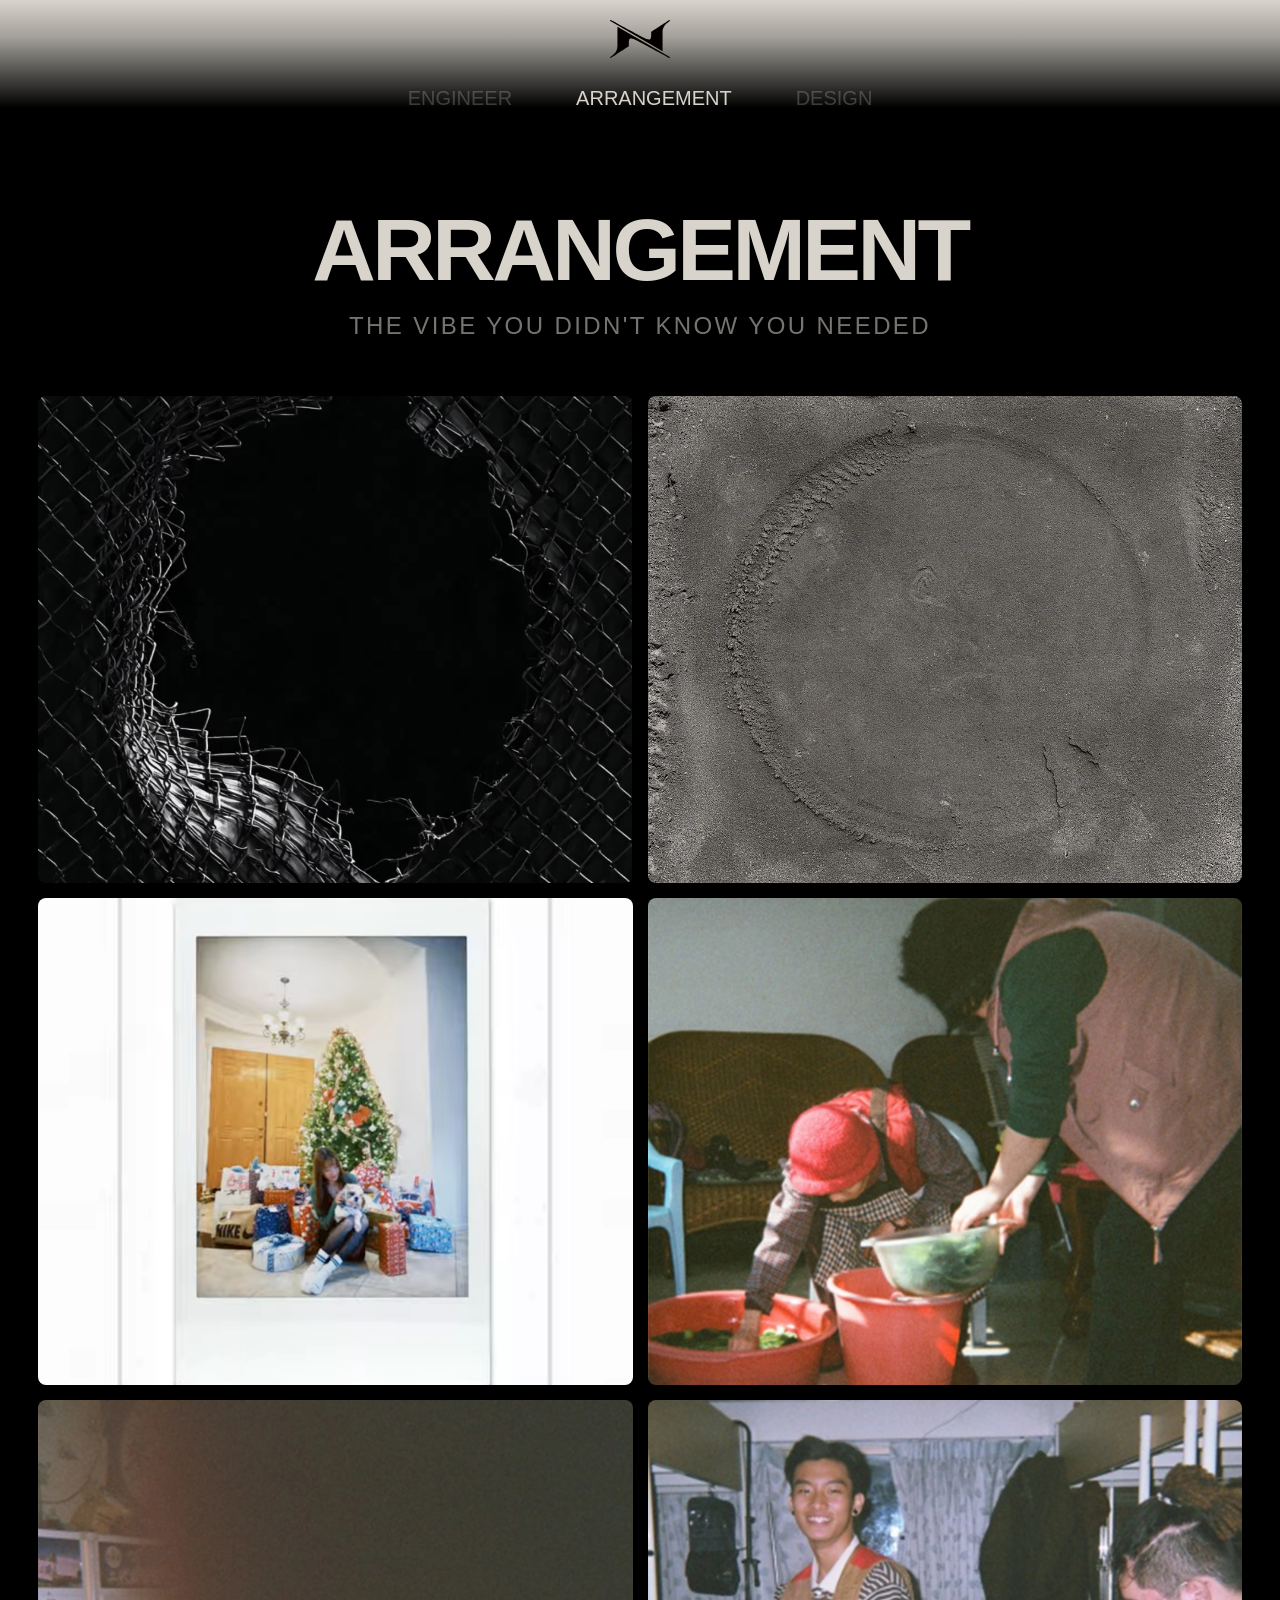
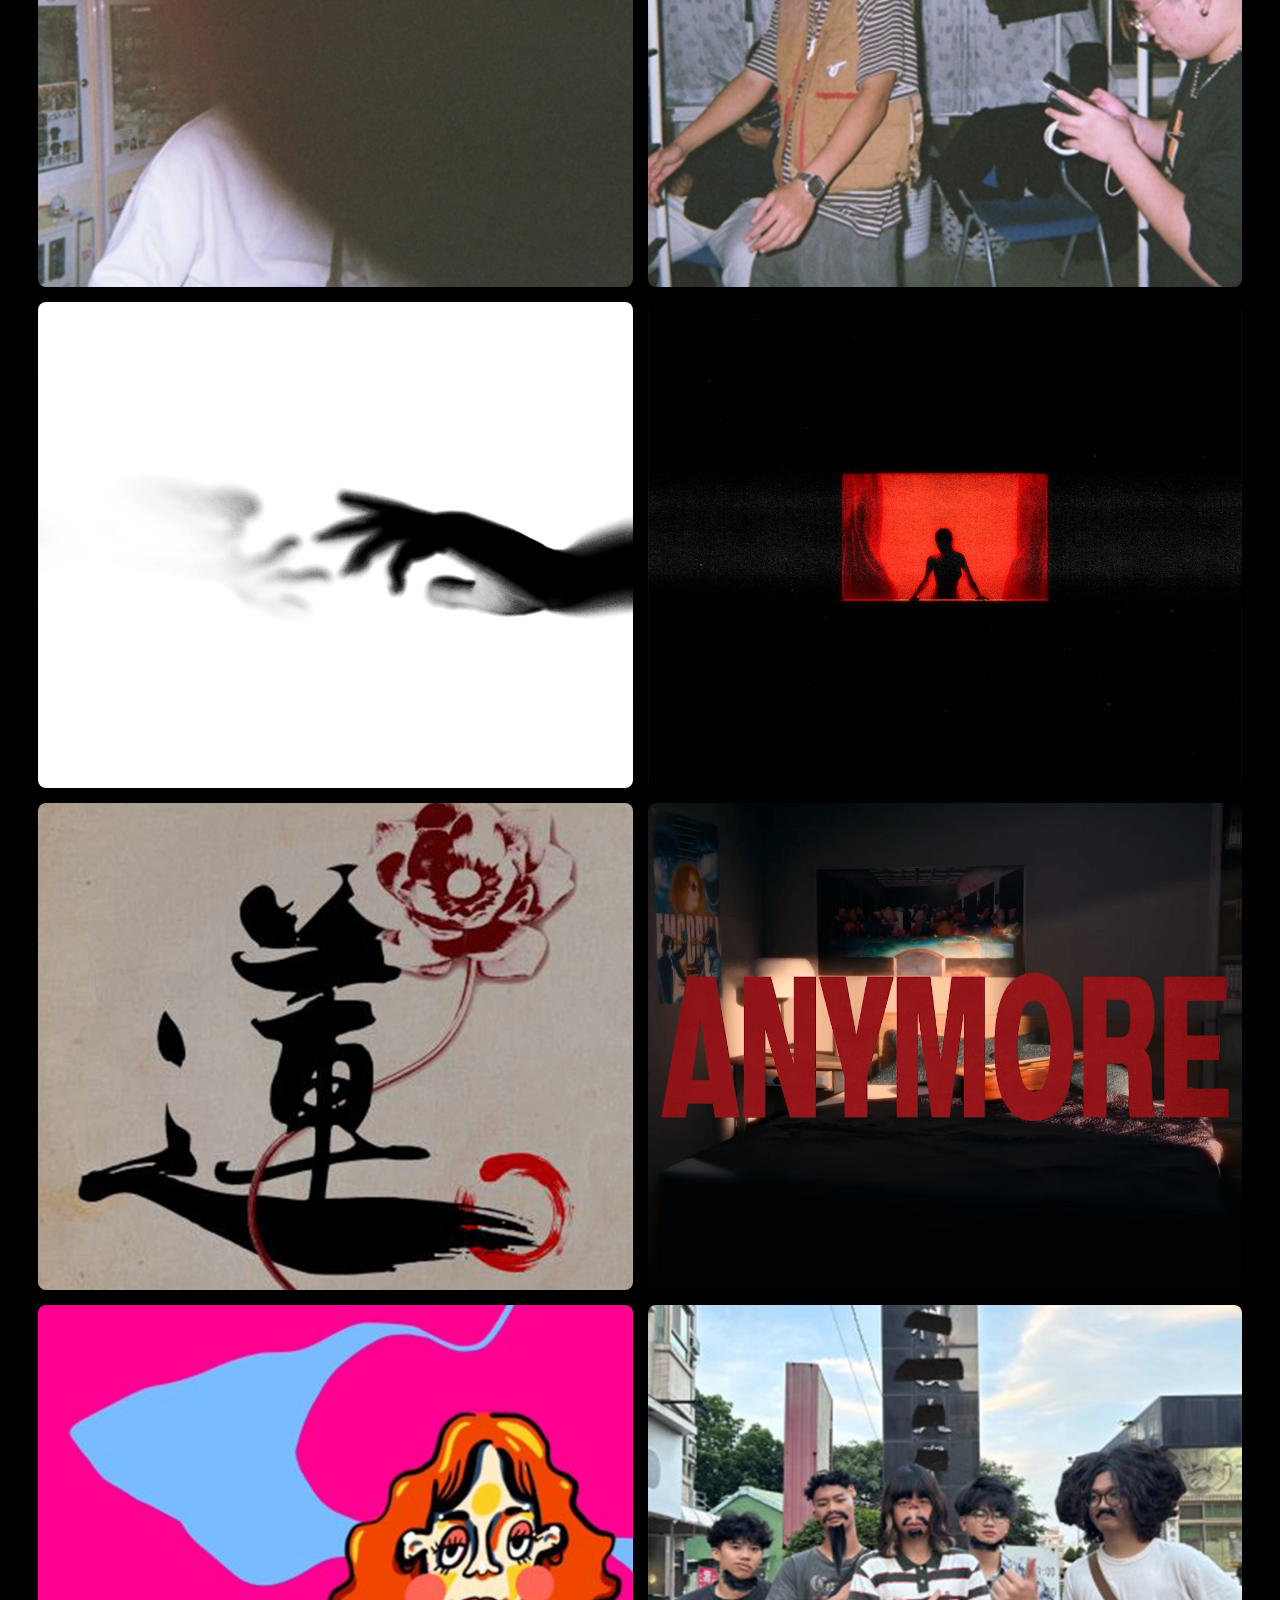
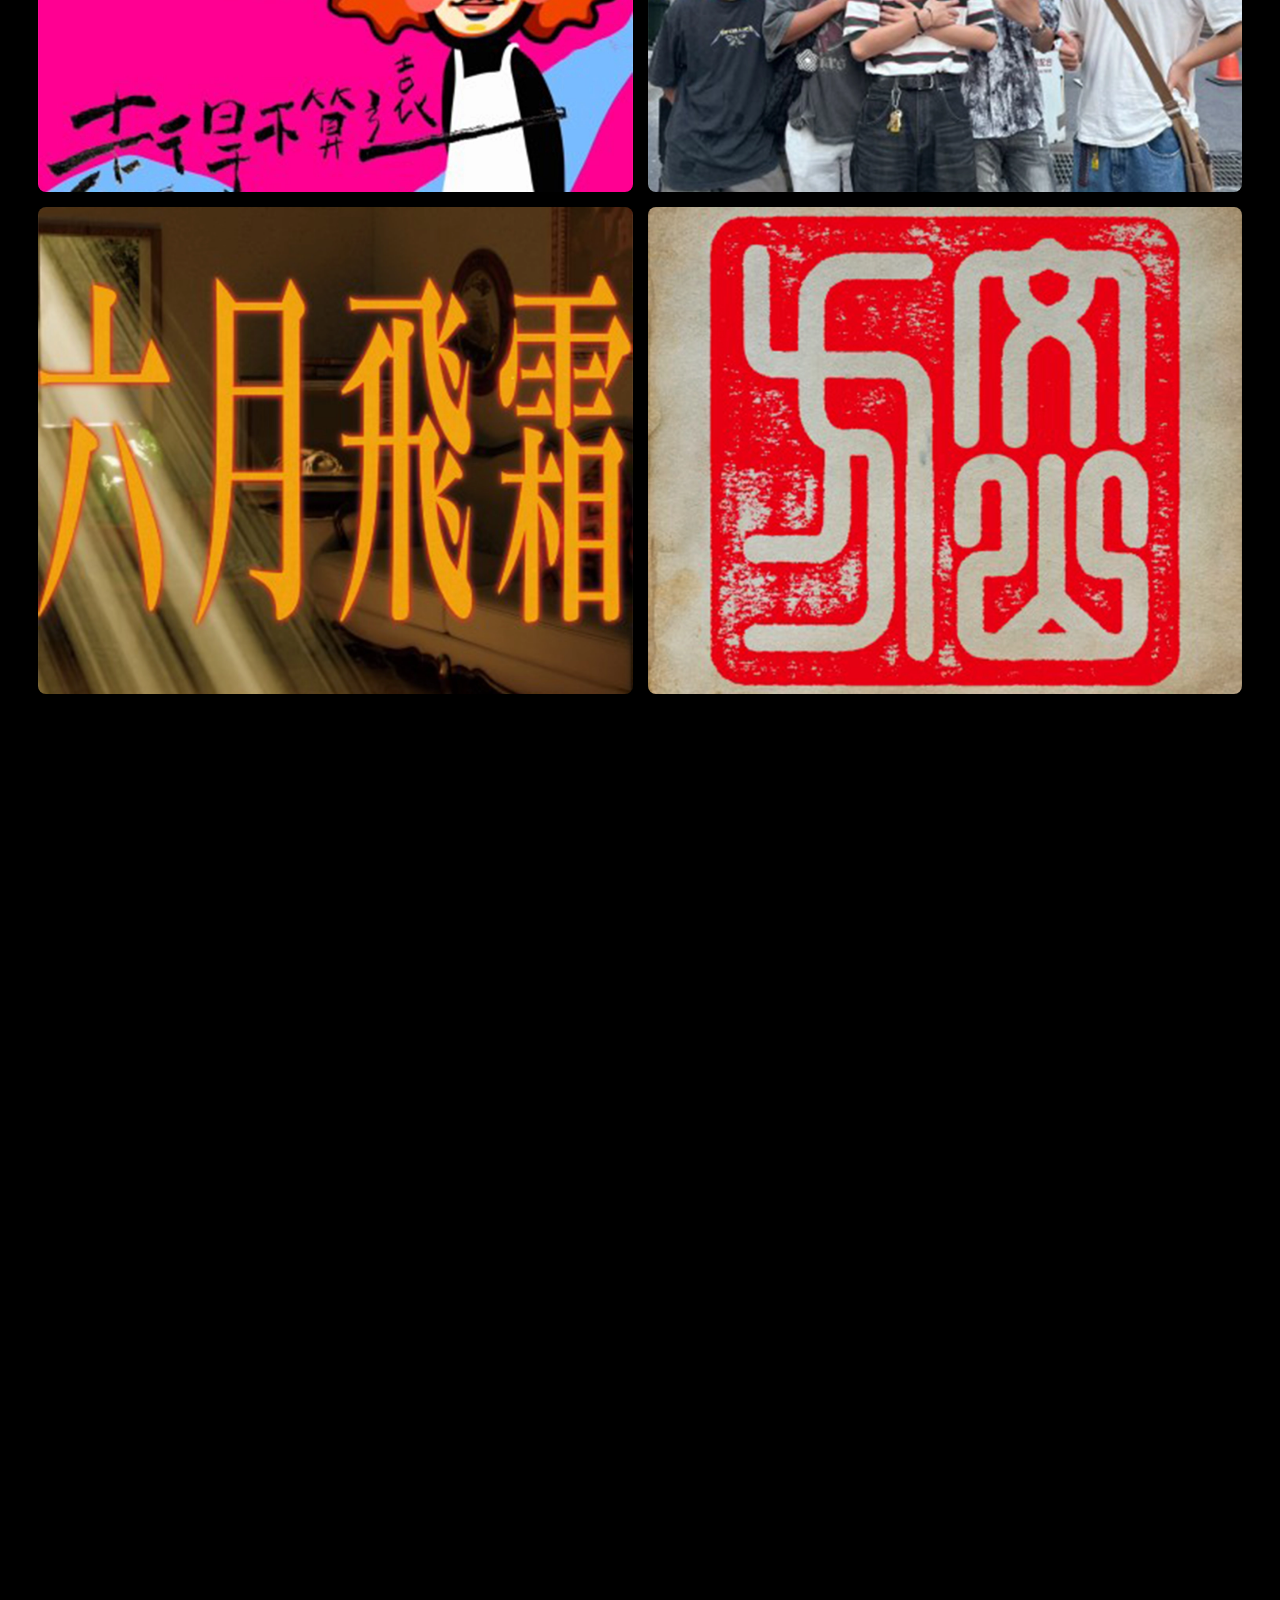
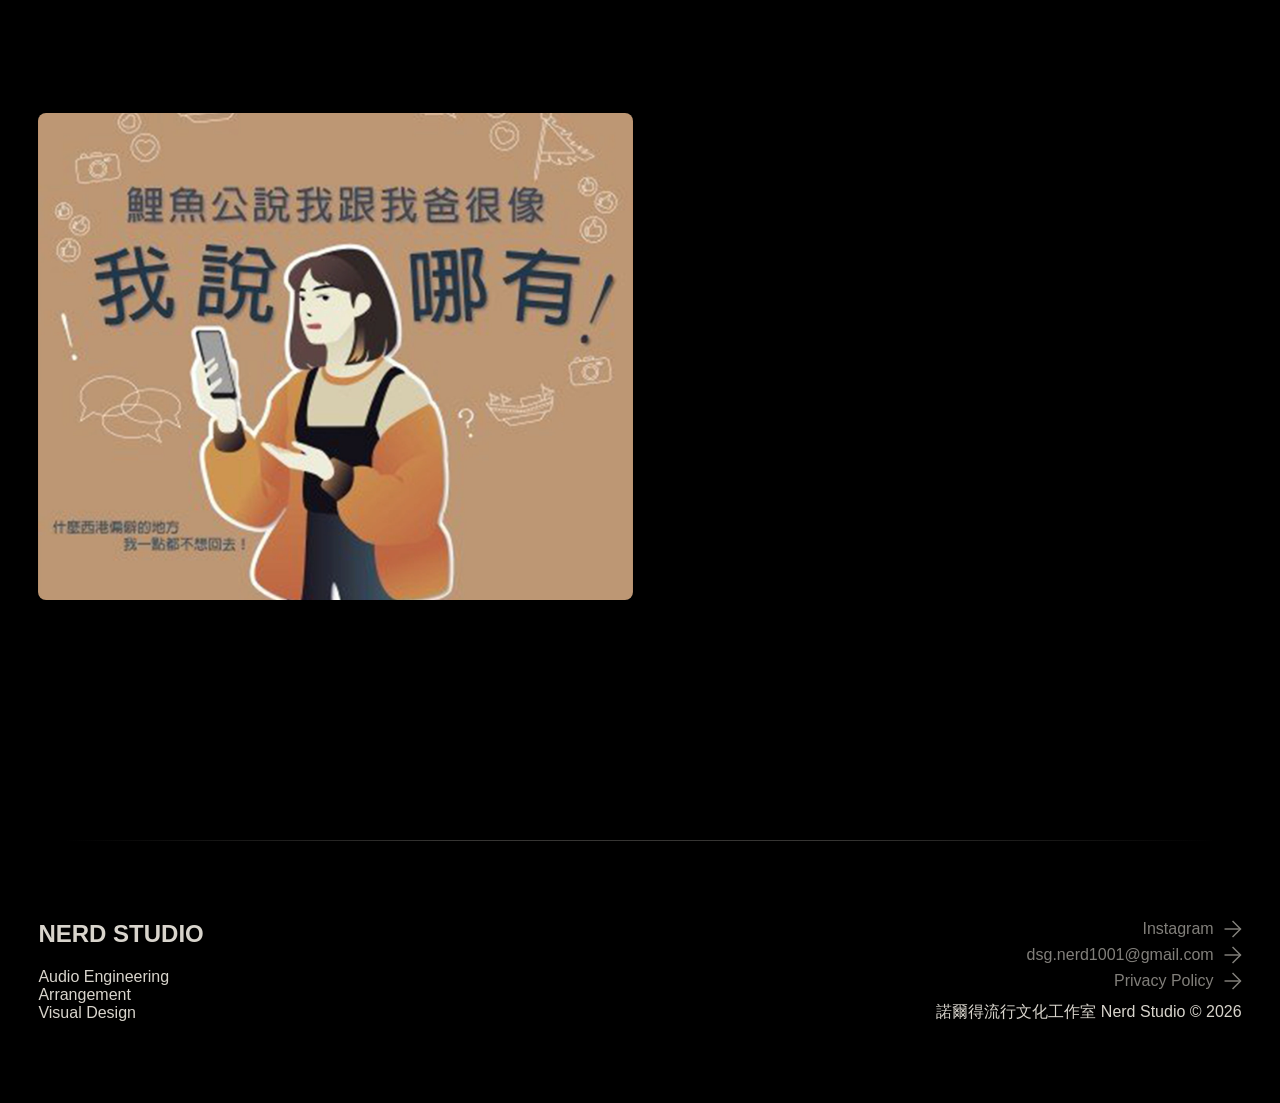
==== arrangement.html @ 28396e7f "Update privacy policy and language switch" ====
<!DOCTYPE html>
<html lang="zh-Hant">

<head>
    <meta charset="UTF-8">
    <meta name="viewport" content="width=device-width, initial-scale=1.0">

    <!-- SEO -->
    <title>Music Arrangement & Production | NERD STUDIO</title>

    <meta
        name="description"
        content="NERD STUDIO 諾爾得流行文化工作室，提供音樂編曲與製作服務，透過多元曲風、聲音編排與音樂創作，協助音樂人將想法轉化為完整的音樂作品。"
    >

    <!-- NELSON Person Structured Data -->
    <script type="application/ld+json">
        {
        "@context": "https://schema.org",
        "@type": "Person",
        "name": "NELSON 卓福若",
        "alternateName": ["卓福若", "Nelson Cho"],
        "jobTitle": "Music Arranger & Producer",
        "description": "Music Arranger and Producer at NERD STUDIO, specializing in Music Arrangement and Production.",
        "url": "https://nerdstudio.tw/arrangement.html",
        "worksFor": {
            "@type": "Organization",
            "name": "NERD STUDIO",
            "url": "https://nerdstudio.tw/"
        }
        }
    </script>

    <link rel="canonical" href="https://nerdstudio.tw/arrangement.html">

    <!-- Open Graph -->
        <meta property="og:locale" content="zh_TW">
        <meta property="og:site_name" content="NERD STUDIO">
        <meta property="og:title" content="Music Arrangement & Production | NERD STUDIO">
        <meta property="og:description" content="探索 NERD STUDIO 的音樂編曲與製作作品，透過多元曲風與聲音編排，將音樂創意轉化為完整作品。">
        <meta property="og:type" content="website">
        <meta property="og:image" content="https://nerdstudio.tw/images/ui/og-cover.jpg">
        <meta property="og:image:width" content="1200">
        <meta property="og:image:height" content="630">
        <meta property="og:image:alt" content="NERD STUDIO logo">
        <meta property="og:url" content="https://nerdstudio.tw/arrangement.html">

    <!-- Favicon -->
        <link rel="icon" type="image/png" sizes="16x16" href="images/ui/favicon-16.png">
        <link rel="icon" type="image/png" sizes="32x32" href="/images/ui/favicon-32.png?v=2">
        <link rel="apple-touch-icon" sizes="180x180" href="images/ui/apple-touch-icon.png">
        <link rel="icon" type="image/png" sizes="96x96" href="/images/ui/favicon-96.png">

    <!-- Stylesheet -->
    <link rel="stylesheet" href="css/style.css">

    <!-- Google tag (gtag.js) -->
    <script async src="https://www.googletagmanager.com/gtag/js?id=G-LQ1L01EBS0"></script>
    <script>
    window.dataLayer = window.dataLayer || [];
    function gtag(){dataLayer.push(arguments);}
    gtag('js', new Date());
    gtag('config', 'G-LQ1L01EBS0');
    </script>
    
</head>


<script src="js/project-reveal.js" defer></script>

<body>

    <!-- Top Area -->
        <div class="top-area">

        <header>

            <h1>
                <a href="index.html">
                    <img
                        src="images/ui/NerdstudioLogoBlack.svg"
                        alt="Nerd Studio">
                </a>
            </h1>

            <button
                class="menu-toggle"
                type="button"
                aria-label="Open menu"
                aria-expanded="false">

                <span></span>
                <span></span>

            </button>

        </header>


        <nav class="service-menu">

            <a href="engineering.html">
                ENGINEER
            </a>

            <a 
                href="arrangement.html"
                class="active">
                ARRANGEMENT
            </a>

            <a href="design.html">
                DESIGN
            </a>

        </nav>

    </div>
    


        <!-- Arrangement Header -->

    <main class="arrangement-page">

        <section class="page-header">
            <div class="page-hero">

                <h1 class="page-title">
                    ARRANGEMENT
                </h1>

                <p class="page-subtitle">
                    The vibe You Didn't Know You Needed
                </p>

            </div>
        </section>


    <!-- Arrangement Works -->
    <section class="arrangement-works">

        <!-- Work 01 -->
        <a href="projects/disease.html" class="arrangement-work">

            <video
                class="smart-video"
                muted
                loop
                playsinline
                preload="none"
                poster="images/Aposter/DRS.webp"
            >
            <source src="images/arrangement/DR.mp4" type="video/mp4">
            </video>

            <div class="arrangement-work-info">

                <div class="arrangement-work-text">
                    <h2>EP《Disease》</h2>
                    <p>夢迴 - 不完美 Nelson Arrangement</p>
                </div>
            </div>
        </a>

        <!-- Work 01 -->
        <a href="https://open.spotify.com/track/0YSQiMFAsn5tv93gaUM68O?si=1d9c3e9989fe4ff8"
            target="_blank"
            class="arrangement-work">

            <img src="images/arrangement/NP.webp" alt="Arrangement Work 01">

            <div class="arrangement-work-info">

                <div class="arrangement-work-text">
                    <h2>不完美</h2>
                    <p>夢迴 - Nelson Arrangement</p>
                </div>
            </div>
        </a>

        <!-- Work 01 -->
        <a href="https://youtu.be/1OjzsoP7vKI?si=XDOkYX9z2I_MWSW4"
            target="_blank"
            class="arrangement-work">

            <img src="images/arrangement/DT.webp" alt="Arrangement Work 01" loading="lazy">

            <div class="arrangement-work-info">

                <div class="arrangement-work-text">
                    <h2>冬天</h2>
                    <p>BBUG - Nelson Arrangement</p>
                </div>
            </div>
        </a>

        <!-- Work 01 -->
        <a href="https://streetvoice.com/NelsonChuo/songs/860941/"
            target="_blank"
            class="arrangement-work">

            <img src="images/arrangement/SG.webp" alt="Arrangement Work 01" loading="lazy">

            <div class="arrangement-work-info">

                <div class="arrangement-work-text">
                    <h2>四季も終わり</h2>
                    <p>Nelson</p>
                </div>
            </div>
        </a>

        <!-- Work 02 -->
        <a href="https://streetvoice.com/NelsonChuo/songs/794108/" target="_blank" class="arrangement-work">
            <img src="images/arrangement/HP.webp" alt="Arrangement Work 02">

            <div class="arrangement-work-info">

                <div class="arrangement-work-text">
                    <h2>H.P.</h2>
                    <p>Nelson</p>
                </div>
            </div>
        </a>

        <!-- Work 03 -->
        <a href="https://streetvoice.com/NelsonChuo/songs/791330/" target="_blank"class="arrangement-work">
            <img src="images/arrangement/TM.webp" alt="Arrangement Work 03" loading="lazy">

            <div class="arrangement-work-info">

                <div class="arrangement-work-text">
                    <h2>T.M.</h2>
                    <p>Nelson</p>
                </div>
            </div>
        </a>

        <!-- Work 04 -->
        <a href="https://open.spotify.com/track/3H0Wd5m2cA8g5QBTjDAYk1?si=9f9059066bab4309" target="_blank" class="arrangement-work">
            <img src="images/arrangement/AS.webp" alt="Arrangement Work 04" loading="lazy">

            <div class="arrangement-work-info">

                <div class="arrangement-work-text">
                    <h2>愛上那個他能說嗎</h2>
                    <p>假如iF - Nelson Arrangement</p>
                </div>
            </div>
        </a>

        <!-- Work 04 -->
        <a href="https://open.spotify.com/track/7Jsdgw77sPbiAYoske7AnO?si=3d67148c9084409d" target="_blank" class="arrangement-work">
            <img src="images/arrangement/DLM.webp" alt="Arrangement Work 04" loading="lazy">

            <div class="arrangement-work-info">

                <div class="arrangement-work-text">
                    <h2>Don't Leave Me</h2>
                    <p>假如iF - Nelson Arrangement</p>
                </div>
            </div>
        </a>

        <!-- Work 04 -->
        <a href="https://streetvoice.com/NelsonChuo/songs/837429/" target="_blank" class="arrangement-work">
            <img src="images/arrangement/L.webp" alt="Arrangement Work 04" loading="lazy">

            <div class="arrangement-work-info">

                <div class="arrangement-work-text">
                    <h2>蓮</h2>
                    <p>Nelson ft. 假如iF & 8utur3</p>
                </div>
            </div>
        </a>

        <!-- Work 04 -->
        <a href="projects/anymore.html"class="arrangement-work">

            <video
                class="smart-video"
                muted
                loop
                playsinline
                preload="none"
                poster="images/Aposter/ANM.webp"
            >
            <source src="images/arrangement/ANM.mp4" type="video/mp4">
            </video>

            <div class="arrangement-work-info">

                <div class="arrangement-work-text">
                    <h2>ANYMORE</h2>
                    <p>Nelson ft. 假如iF</p>
                </div>
            </div>
        </a>

        <!-- Work 04 -->
        <a href="https://streetvoice.com/llixiin__/songs/771810/" target="_blank" class="arrangement-work">
            <img src="images/arrangement/WNTF.webp" alt="Arrangement Work 04" loading="lazy">

            <div class="arrangement-work-info">

                <div class="arrangement-work-text">
                    <h2>走得不算遠</h2>
                    <p>立馨 - Nelson Arrangement</p>
                </div>
            </div>
        </a>

        <!-- Work 04 -->
        <a href="https://streetvoice.com/jk911022/songs/791378/" target="_blank" class="arrangement-work">
            <img src="images/arrangement/GLG.webp" alt="Arrangement Work 04" loading="lazy">

            <div class="arrangement-work-info">

                <div class="arrangement-work-text">
                    <h2>Intro + 隨便你怎麼想</h2>
                    <p>Wizzy - Nelson Arrangement</p>
                </div>
            </div>
        </a>

        <!-- Work 04 -->
        <a href="https://streetvoice.com/jk911022/songs/791307/" target="_blank" class="arrangement-work">
            <img src="images/arrangement/6.webp" alt="Arrangement Work 04" loading="lazy">

            <div class="arrangement-work-info">

                <div class="arrangement-work-text">
                    <h2>六月飛霜</h2>
                    <p>Wizzy - Nelson Arrangement</p>
                </div>
            </div>
        </a>

        <!-- Work 04 -->
        <a href="https://streetvoice.com/jk911022/songs/791308/" target="_blank" class="arrangement-work">
            <img src="images/arrangement/F.webp" alt="Arrangement Work 04" loading="lazy">

            <div class="arrangement-work-info">

                <div class="arrangement-work-text">
                    <h2>方文山</h2>
                    <p>Wizzy - Nelson Arrangement</p>
                </div>
            </div>
        </a>

        <!-- Work 04 -->
        <a href="https://youtu.be/ZoUXDnsVvVI?si=_0bE5MrVCvQoEaIC" target="_blank" class="arrangement-work">
            <img src="images/arrangement/D.webp" alt="Arrangement Work 04" loading="lazy">

            <div class="arrangement-work-info">

                <div class="arrangement-work-text">
                    <h2>墜Falling</h2>
                    <p>夢迴 - Nelson Remix</p>
                </div>
            </div>
        </a>

        <!-- Work 04 -->
        <a href="https://youtu.be/6fKXiFZ9gkw?si=CofkwM7FoWwQMgQt" target="_blank" class="arrangement-work">

            <video
                class="smart-video"
                muted
                loop
                playsinline
                preload="none"
                poster="images/Aposter/1.webp"
            >
            <source src="images/arrangement/1.mp4" type="video/mp4">
            </video>

            <div class="arrangement-work-info">

                <div class="arrangement-work-text">
                    <h2>我的傲慢和虛心只差一公分距離</h2>
                    <p>立馨 - Nelson Arrangement</p>
                </div>
            </div>
        </a>

        <!-- Work 04 -->
        <a href="https://streetvoice.com/kygz_official/songs/793964/" target="_blank" class="arrangement-work">
            <img src="images/arrangement/XGX.webp" alt="Arrangement Work 04" loading="lazy">

            <div class="arrangement-work-info">

                <div class="arrangement-work-text">
                    <h2>西港香</h2>
                    <p>跨樂尬陣：南流西起共融藝起來 - Nelson Arrangement</p>
                </div>
            </div>
        </a>

        <!-- Work 04 -->
        <a href="https://open.spotify.com/track/7fnAhx1ZLFhzebwTpBCc0a?si=624d644ab1374447" target="_blank" class="arrangement-work">
            <img src="images/arrangement/NS.webp" alt="Arrangement Work 04" loading="lazy">

            <div class="arrangement-work-info">

                <div class="arrangement-work-text">
                    <h2>難捨漁光島</h2>
                    <p>漁光小隊 - Nelson Arrangement</p>
                </div>
            </div>
        </a>

        <!-- Work 04 -->
        <a href="https://streetvoice.com/kygz_official/songs/809414/" target="_blank" class="arrangement-work">
            <img src="images/arrangement/XG.webp" alt="Arrangement Work 04" loading="lazy">

            <div class="arrangement-work-info">

                <div class="arrangement-work-text">
                    <h2>西港，我長大的地方</h2>
                    <p>跨樂尬陣：南流西起共融藝起來 - Nelson Arrangement</p>
                </div>
            </div>
        </a>

    </section>

 </main> 






    <!-- Footer -->
    <footer class="footer">

    <div class="footer-brand">

        <h2>NERD STUDIO</h2>

        <p class="footer-services">
            Audio Engineering<br>
            Arrangement<br>
            Visual Design
        </p>

    </div>

    <div class="footer-info">

        <div class="footer-contact">

            <a 
                href="https://www.instagram.com/nerd_studio_/"
                target="_blank"
                rel="noopener noreferrer">

                <span>Instagram</span>

                <img
                    src="images/ui/arrow.svg"
                    alt=""
                    class="arrow-icon">
            </a>

            <a href="mailto:dsg.nerd1001@gmail.com">
                <span>dsg.nerd1001@gmail.com</span>

                <img
                    src="images/ui/arrow.svg"
                    alt=""
                    class="arrow-icon">
            </a>

            <div class="footer-privacy">
                <a href="privacy.html">
                    <span>Privacy Policy</span>

                    <img
                        src="images/ui/arrow.svg"
                        alt=""
                        class="arrow-icon">
                </a>
            </div>

        </div>

        <p class="copyright">
            諾爾得流行文化工作室 Nerd Studio © 2026
        </p>

    </div>

</footer>

<script src="js/mobile-menu.js"></script>
<script src="js/video-priority.js" defer></script>
</body>

</html>
---- css/style.css ----
/* =========================================================
   NERD STUDIO — GLOBAL STYLE
========================================================= */


/* =========================
   0. Design System
========================= */

:root {

    /* Typography */

    --font-main: Arial, sans-serif;

    --weight-regular: 400;
    --weight-medium: 500;
    --weight-bold: 700;

    --text-xxs: 12px;
    --text-xs: 16px;
    --text-sm: 20px;
    --text-md: 24px;
    --text-lg: 30px;
    --text-xl: 38px;


    /* Colors */

    --color-bg: #000000;
    --color-text: #d8d4cc;
    --color-white: #ffffff;


    /* Layout */

    --top-area-height: clamp(100px, 12vh, 140px);

    --page-top-space: 100px;
    --title-bottom-space: 56px;


    /* Spacing */

    --page-padding: clamp(16px, 1vw, 48px);
    --about-padding: clamp(20px, 3vw, 100px);
    --section-gap: clamp(20px, 3vw, 48px);
}



/* =========================
   1. Global
========================= */

* {
    margin: 0;
    padding: 0;

    box-sizing: border-box;
}

html {
    width: 100%;
}

body {
    width: 100%;
    min-height: 100vh;

    overflow-x: hidden;

    background-color: var(--color-bg);
    color: var(--color-text);

    font-family: var(--font-main);
    font-weight: var(--weight-regular);
}


/* Fullscreen menu opened */

body.menu-open {
    overflow: hidden;
}



/* =========================================================
   TOP AREA
========================================================= */


/* =========================
   2. Top Area
========================= */

.top-area {
    position: fixed;
    top: 0;
    left: 0;

    z-index: 2000;

    display: flex;
    flex-direction: column;

    width: 100%;
    height: var(--top-area-height);

    padding-inline: var(--page-padding);
}


/* Gradient */

.top-area::before {
    content: "";

    position: absolute;
    inset: 0;

    z-index: 1;

    pointer-events: none;

    background: linear-gradient(
        to bottom,
        #d8d4cc 0%,
        rgba(216, 212, 204, .75) 35%,
        rgba(216, 212, 204, 0) 100%
    );
}





/* =========================
   3. Header / Logo
========================= */

header {
    position: relative;
    z-index: 3;

    flex: 1;

    display: flex;
    justify-content: center;
    align-items: center;

    transform: translateY(-5px);
}

header h1 {
    line-height: 0;
}

header a {
    display: block;
}

header img {
    display: block;

    width: 60px;
    height: auto;
}



/* =========================
   Hamburger
========================= */

.menu-toggle {
    display: none;

    padding: 0;

    background: none;
    border: 0;

    color: #000;

    cursor: pointer;
}



/* =========================
   4. Desktop Service Menu
========================= */

.service-menu {
    position: relative;
    z-index: 3;

    display: flex;
    justify-content: center;
    align-items: center;

    width: 100%;

    gap: 5vw;

    font-size: var(--text-sm);
    font-weight: var(--weight-regular);
    line-height: 1;
}

.service-menu a {
    position: relative;

    display: inline-block;

    color: inherit;

    font: inherit;
    text-decoration: none;

    cursor: pointer;

    opacity: .25;

    transition:
        opacity .25s ease;
}

.service-menu a.active {
    opacity: 1;
}

.service-menu a:hover {
    opacity: 1;
}


/* Fade non-hovered links */

.service-menu:hover a {
    opacity: .2;
}

.service-menu a:hover {
    opacity: 1;
}


/* Desktop underline */

.service-menu a::after {
    content: "";

    position: absolute;

    left: 50%;
    bottom: -8px;

    width: 210px;
    height: 1px;

    transform:
        translateX(-50%)
        scaleX(0);

    transform-origin: center;

    background: linear-gradient(
        90deg,
        transparent,
        rgba(216, 212, 204, .5),
        rgba(216, 212, 204, .5),
        transparent
    );

    transition:
        transform .35s cubic-bezier(.22, 1, .36, 1);
}

.service-menu a:hover::after {
    transform:
        translateX(-50%)
        scaleX(1);
}



/* =========================================================
   HOME PAGE
========================================================= */


/* =========================
   5. Logo Animation
========================= */

.logo-animation {
    display: flex;
    justify-content: center;
    align-items: center;

    width: 100%;
    height: 90vh;

    overflow: hidden;
}

.logo-animation video {
    display: block;

    width: auto;
    max-width: 100%;

    height: min(80vh, 760px);
}



/* =========================
   6. About
========================= */

.about {
    display: flex;

    width: 100%;

    gap: 32px;

    padding-inline: var(--about-padding);
}



/* =========================
   Member
========================= */

.member {
    flex: 1;
    min-width: 0;

    display: flex;
    flex-direction: column;

    gap: 40px;

    padding: 20px;

    color: inherit;
    text-decoration: none;

    border-radius: 8px;

    transition:
        background-color .3s ease,
        transform .3s ease,
        color .3s ease;
}

.member:hover {
    background: linear-gradient(
        to top,
        rgba(216, 212, 204, .08) 0%,
        rgba(216, 212, 204, .05) 30%,
        rgba(216, 212, 204, .02) 60%,
        rgba(216, 212, 204, 0) 100%
    );
}



/* Member Heading */

.member-top {
    display: flex;
    flex-direction: column;
}

.member-name {
    display: flex;
    justify-content: space-between;
    align-items: center;
}



/* Member Typography */

.member h3 {
    font-size: var(--text-sm);
    font-weight: var(--weight-medium);
}

.member h4 {
    font-size: var(--text-xl);
    font-weight: var(--weight-bold);
}

.member p {
    font-size: var(--text-xs);
    font-weight: var(--weight-regular);
}



/* Member Arrow */

.member-arrow {
    height: 30px;

    opacity: 0;

    transform: translateX(-6px);

    transition:
        opacity .25s ease,
        transform .3s cubic-bezier(.22, 1, .36, 1);
}

.member:hover .member-arrow {
    opacity: 1;

    transform: translateX(6px);
}



/* =========================================================
   FOOTER
========================================================= */


/* =========================
   7. Footer
========================= */

.footer {
    position: relative;

    display: flex;
    justify-content: space-between;
    align-items: flex-start;

    padding-inline: var(--about-padding);
    padding-block: 80px;

    margin-top: 120px;
}



/* Divider */

.footer::before {
    content: "";

    position: absolute;

    top: 0;
    left: 50%;

    transform: translateX(-50%);

    width: 90%;
    height: 1px;

    background: linear-gradient(
        to right,
        transparent,
        rgba(216, 212, 204, .25),
        rgba(216, 212, 204, .25),
        transparent
    );
}



/* Footer Left */

.footer-brand {
    display: flex;
    flex-direction: column;

    gap: 20px;
}

.footer-brand h2 {
    font-size: var(--text-md);
}

.footer-services {
    font-size: var(--text-xs);
}



/* Footer Right */

.footer-info {
    display: flex;
    flex-direction: column;
    align-items: flex-end;
}

.footer-contact {
    display: flex;
    flex-direction: column;
    align-items: flex-end;

    gap: 8px;
}

.footer-info a,
.footer-contact a,
.footer-privacy a {
    color: inherit;
    text-decoration: none;
}

.footer-contact a,
.footer-privacy a {
    display: flex;
    align-items: center;
    justify-content: flex-end;

    gap: 10px;

    font-size: var(--text-xs);

    opacity: .6;

    transition:
        opacity .25s ease;
}

.footer-contact a:hover,
.footer-privacy a:hover {
    opacity: 1;
}



/* Footer Arrow */

.arrow-icon {
    display: block;

    width: 18px;
    height: 18px;

    flex-shrink: 0;

    transition:
        transform .28s cubic-bezier(.22, 1, .36, 1);
}

.footer-contact a:hover .arrow-icon,
.footer-privacy a:hover .arrow-icon {
    transform: translateX(4px);
}



/* Copyright */

.copyright {
    margin-top: 12px;

    font-size: var(--text-xs);
}

.footer-privacy {
    margin-top: 0px;
}



/* =========================================================
   ENGINEERING PAGE
========================================================= */


/* =========================
   8. Engineering Page
========================= */

.engineering-page,
.arrangement-page,
.design-page {
    min-height: 100vh;

    padding-top:
        calc(
            var(--top-area-height)
            + var(--page-top-space)
        );

    background-color: var(--color-bg);
}



/* =========================
   Engineering Hero
========================= */

.page-header {
    margin-bottom: var(--title-bottom-space);
}

.page-title {
    margin-bottom: 20px;

    text-align: center;

    font-size:
        clamp(3rem, 7vw, 5.5rem);

    font-weight: var(--weight-bold);

    line-height: .95;

    letter-spacing: -.04em;
}

.page-subtitle {
    text-align: center;

    font-size:
        clamp(.8rem, 2vw, 1.5rem);

    letter-spacing: .1em;
    text-transform: uppercase;

    opacity: .55;
}

.engineering-hero {
    margin-bottom: 80px;

    text-align: center;

    opacity: 1;

    will-change:
        opacity,
        transform;
}



/* =========================================================
   PROJECT WALL
========================================================= */


/* =========================
   9. Masonry Project Wall
========================= */

.project-wall {
    --project-gap: 15px;
    --project-columns: 5;

    position: relative;

    width: 100%;

    padding:
        calc(var(--top-area-height) + 40px)
        var(--about-padding)
        120px;
}



/* =========================
   10. Project Card
========================= */

.project-card {
    position: absolute;
    top: 0;
    left: 0;

    width: calc(
        (
            100%
            - (var(--about-padding) * 2)
            - (
                var(--project-gap)
                * (var(--project-columns) - 1)
            )
        )
        / var(--project-columns)
    );

    overflow: hidden;

    color: var(--color-text);

    background-color:
        rgba(216, 212, 204, .08);

    border-radius: 8px;


    /* Scroll reveal initial state */

    opacity: 0;

    translate: 0 40px;


    transition:
        opacity .7s cubic-bezier(.22, 1, .36, 1),
        translate .7s cubic-bezier(.22, 1, .36, 1),
        background-color .35s ease;
}

.project-card {
    color: inherit;
    text-decoration: none;
}



/* Project reveal */

.project-card.is-visible,
.arrangement-works > a.is-visible,
.design-card.is-visible {
    opacity: 1;
    translate: 0 0;
}



/* Hover */

.project-card:hover,
.project-card:focus-within {
    background-color:
        rgba(216, 212, 204, .12);
}



/* =========================
   11. Project Media
========================= */

.project-media {
    aspect-ratio: 1 / 1;

    margin: 10px;

    overflow: hidden;

    background-color: #000;

    border-radius: 6px;
}

.project-media img,
.project-media video {
    display: block;

    width: 100%;
    height: 100%;

    object-fit: cover;
    object-position: center;

    transition:
        transform .45s cubic-bezier(.22, 1, .36, 1);
}

.project-card:hover .project-media img,
.project-card:hover .project-media video,
.project-card:focus-within .project-media img,
.project-card:focus-within .project-media video {
    transform: scale(1.015);
}



/* =========================
   12. Project Content
========================= */

.project-content {
    display: flex;
    flex-direction: column;

    gap: 8px;

    padding:
        0
        16px
        16px;
}

.project-artist,
.project-title,
.project-concept {
    margin: 0;
}

.project-artist {
    font-size: var(--text-xs);

    line-height: 1.2;

    opacity: .65;
}

.project-title {
    font-size: var(--text-sm);

    line-height: 1.1;
}



/* =========================
   13. Project Expandable
========================= */

.project-extra {
    display: flex;
    flex-direction: column;

    gap: 18px;

    max-height: 0;

    margin-top: 0;

    overflow: hidden;

    opacity: 0;

    transform: translateY(-8px);

    transition:
        max-height .5s cubic-bezier(.22, 1, .36, 1),
        margin-top .4s ease,
        opacity .3s ease,
        transform .4s cubic-bezier(.22, 1, .36, 1);
}



/* Desktop hover expand */

.project-card:hover .project-extra,
.project-card:focus-within .project-extra,
.project-card.is-open .project-extra {
    max-height: 800px;

    margin-top: 16px;

    opacity: 1;

    transform: translateY(0);
}



/* Concept */

.project-concept {
    font-size: var(--text-xxs);

    line-height: 1.45;

    opacity: .75;
}



/* =========================
   14. Project Links
========================= */

.project-links {
    display: flex;
    flex-direction: column;
    align-items: flex-start;

    gap: 10px;

    margin-top: 3px;
}

.project-links a {
    display: inline-flex;
    align-items: center;

    width: fit-content;

    gap: 8px;

    color: var(--color-text);

    font-size: var(--text-xs);

    line-height: 1.2;

    text-decoration: none;

    opacity: .6;

    transition:
        opacity .3s ease;
}

.project-links a span {
    white-space: nowrap;
}



/* Project Link Arrow */

.project-links .project-link-arrow {
    display: block;

    width: 14px;
    height: 14px;

    flex-shrink: 0;

    opacity: .35;

    transform: translateX(0);

    transition:
        opacity .3s ease,
        transform .3s cubic-bezier(.22, 1, .36, 1);
}

.project-links a:hover,
.project-links a:focus-visible {
    opacity: 1;
}

.project-links a:hover .project-link-arrow,
.project-links a:focus-visible .project-link-arrow {
    opacity: 1;

    transform: translateX(4px);
}



/* =========================
   15. Project Tags
========================= */

.project-tags {
    display: flex;
    flex-wrap: wrap;

    gap: 6px;

    margin-top: 10px;
}

.project-tags span {
    padding:
        4px
        9px;

    font-size: 11px;

    line-height: 1;

    border:
        1px solid
        rgba(216, 212, 204, .65);

    border-radius: 999px;
}



/* =========================================================
   RESPONSIVE PROJECT WALL
========================================================= */


/* =========================
   16. Project Columns
========================= */

@media (max-width: 1400px) {

    .project-wall {
        --project-columns: 4;
    }

}


@media (max-width: 1100px) {

    .project-wall {
        --project-columns: 3;
    }

}


@media (max-width: 800px) {

    .project-wall {
        --project-columns: 2;
    }

}


@media (max-width: 520px) {

    .project-wall {
        --project-columns: 1;
    }

}



/* =========================
   Touch Project Cards
========================= */

@media (hover: none) {

    .project-card {
        cursor: pointer;
    }

}



/* =========================================================
   COMPACT / FULLSCREEN NAVIGATION
========================================================= */


/* =========================
   17. Compact Navigation
========================= */

@media (max-width: 1000px) {

    /* Top Area */

    .top-area {
        padding-inline: var(--about-padding);
    }


    /* Header */

    header {
        width: 100%;

        justify-content: space-between;
        align-items: center;

        transform: none;
    }

    header img {
        width: 50px;
    }


    /* Hamburger */

    .menu-toggle {
        display: flex;
        flex-direction: column;
        justify-content: center;

        align-items: center;

        width: 32px;
        height: 32px;

        gap: 10px;

        z-index: 5;
    }

    .menu-toggle span {
        display: block;

        width: 30px;
        height: 2px;

        background-color: currentColor;

        flex-shrink: 0;

        transform-origin: center;

        transition:
            transform .35s cubic-bezier(.22, 1, .36, 1),
            opacity .25s ease,
            background-color .35s ease;
    }


    /* Fullscreen Menu */

    .service-menu {
        position: fixed;
        inset: 0;

        z-index: 1;

        width: 100%;
        height: 100dvh;

        display: flex;
        flex-direction: column;

        justify-content: flex-end;
        align-items: flex-start;

        gap: 10px;

        padding:
            0
            var(--about-padding)
            60px;

        background-color: var(--color-bg);

        opacity: 0;
        visibility: hidden;
        pointer-events: none;

        transition:
            opacity .35s ease,
            visibility .35s ease;
    }


    /* Open state */

    .service-menu.is-open {
        opacity: 1;
        visibility: visible;
        pointer-events: auto;
    }


    /* Menu Typography */

    .service-menu a {
        font-size: clamp(3rem, 8vw, 5rem);
        font-weight: var(--weight-regular);

        line-height: .95;
        letter-spacing: -.04em;

        text-align: left;

        opacity: .25;

        transition: opacity .25s ease;
    }


    /* Remove desktop underline */

    .service-menu a::after {
        display: none;
    }

    .service-menu a.active {
        opacity: 1;
    }

    /* Hover */

    .service-menu a:hover {
        opacity: 1;
    }


    /* Hamburger → X */

    .menu-toggle.is-open span:first-child {
        transform:
            translateY(6px)
            rotate(45deg);
    }

    .menu-toggle.is-open span:last-child {
        transform:
            translateY(-6px)
            rotate(-45deg);
    }

    /* Logo & Hamburger color transition */

    .top-area header h1 img {
    transition: filter .35s ease;
    }

    body.menu-open .top-area header h1 img {
    filter: brightness(0) invert(1);
    }

    .menu-toggle {
    color: #000;
    transition: color .35s ease;
    }

    body.menu-open .menu-toggle {
    color: #d8d4cc;
    }
    
}


/* =========================================================
   MOBILE HOME PAGE
========================================================= */


/* =========================
   18. Mobile
========================= */

@media (max-width: 700px) {

        .about {
            flex-direction: column;
            gap: 40px;

            padding-inline: 24px;
        }

        .member {
            width: 100%;

            background: linear-gradient(
                to top,
                rgba(216,212,204,.08) 0%,
                rgba(216,212,204,.05) 30%,
                rgba(216,212,204,.02) 60%,
                rgba(216,212,204,0) 100%
            );
        }

        .member:hover {
            background: linear-gradient(
                to top,
                rgba(216,212,204,.08) 0%,
                rgba(216,212,204,.05) 30%,
                rgba(216,212,204,.02) 60%,
                rgba(216,212,204,0) 100%
            );
        }

        .member-name {
            justify-content: flex-start;
            gap: 12px;
        }

        .member-arrow {
            opacity: 1;
            transform: none;
        }


    /* Footer */

    .footer {
        flex-direction: column;
        align-items: flex-start;

        gap: 48px;

        padding-inline: 24px;
        padding-block: 64px;

        margin-top: 80px;
    }

    .footer-brand,
    .footer-info {
        width: 100%;
    }

    .footer-info,
    .footer-contact {
        align-items: flex-start;
    }

    .footer-contact a {
        justify-content: flex-start;
    }

    .copyright {
        margin-top: 20px;
    }

}




/* =========================
   Arrangement Works
========================= */

.arrangement-works {
 display: grid;
    grid-template-columns: repeat(2, minmax(0, 1fr));

    gap: 15px;

    width: 100%;

    padding-inline: var(--about-padding);
    padding-bottom: 120px;
}

/* Individual Work */

.arrangement-work {
    position: relative;
    display: block;

    width: 100%;
    aspect-ratio: 1.22 / 1;

    overflow: hidden;

    border-radius: 8px;

    text-decoration: none;
    color: var(--color-text);

    background-color: rgba(216, 212, 204, .08);
}

/* Image */

.arrangement-work img,
    .arrangement-work video {
    width: 100%;
    height: 100%;
    object-fit: cover;
    display: block;

    transition: transform .7s cubic-bezier(.22, 1, .36, 1);
}

/* Hover Image */

.arrangement-work:hover img {
    transform: scale(1.04);
}

/* Arrangement - Hover Zoom */

.arrangement-works > a {
    display: block;
    overflow: hidden;
}

.arrangement-works > a video,
.arrangement-works > a img {
    transition: transform 0.5s ease;
}

.arrangement-works > a:hover video,
.arrangement-works > a:hover img {
    transform: scale(1.05);
}


/* Overlay */

.arrangement-work::after {
    content: "";
    position: absolute;
    inset: 0;

    background: rgba(0, 0, 0, .35);

    opacity: 0;
    transition: opacity .4s ease;
}

.arrangement-work:hover::after {
    opacity: 1;
}

/* Work Information */

.arrangement-work-info {
    position: absolute;
    inset: 0;
    z-index: 1;

    display: flex;
    flex-direction: column;
    justify-content: flex-end;

    padding: clamp(20px, 3vw, 48px);

    opacity: 0;
    transform: translateY(12px);

    transition:
        opacity .4s ease,
        transform .4s ease;
}

.arrangement-work:hover .arrangement-work-info {
    opacity: 1;
    transform: translateY(0);
}

.arrangement-work-number {
    font-size: 12px;
    letter-spacing: .08em;
}

.arrangement-work-text h2 {
    margin: 0 0 8px;

    font-size: clamp(24px, 3.5vw, 56px);
    line-height: 1;
    letter-spacing: -.04em;
}

.arrangement-work-text p {
    margin: 0;

    font-size: clamp(11px, 1vw, 14px);
    letter-spacing: .05em;
}

/* Mobile */

@media (max-width: 700px) {

    .arrangement-works {
        grid-template-columns: 1fr;
    }

    .arrangement-work {
        aspect-ratio: 1 / 1;
    }

    .arrangement-work-info {
        padding: 24px;
    }

    .arrangement-work-text h2 {
        font-size: clamp(28px, 7vw, 44px);
    }

}

/* Touch devices: show information without hover */

@media (hover: none) {

    .arrangement-work::after {
        opacity: 1;
        background: linear-gradient(
            to top,
            rgba(0, 0, 0, .65),
            transparent 65%
        );
    }

    .arrangement-work-info {
        opacity: 1;
        transform: none;
    }

}



/* ==============================
   DESIGN PAGE
============================== */

.design-page {
    min-height: 100vh;
    padding-top: calc(
        var(--top-area-height) + var(--page-top-space)
    );
    background-color: var(--color-bg);
}

/* 作品牆 */

.design-works {
    width: 100%;
    padding: 0 var(--about-padding) 120px;
    display: flex;
    flex-direction: column;
    gap: 15px;
}

/* 每一排 */

.design-row {
    display: grid;
    gap: 15px;
    align-items: stretch;
}


/* 一排兩張：平均分配 */
.design-row--equal {
    grid-template-columns: repeat(2, minmax(0, 1fr));
}

/* 一排三張：平均分配 */
.design-row--three {
    grid-template-columns: repeat(3, minmax(0, 1fr));
}

/* 一排兩張：16:9 + 正方形 */
.design-row--mixed {
    grid-template-columns: 1.78fr 1fr;
}


/* 橫向影片 + 正方形封面 */

.design-row--mixed {
    grid-template-columns: 1.78fr 1fr;
}


/* DESIGN - 1:1 + 4:3 Video Pair */

.design-row--video-pair {
    grid-template-columns: 1fr 1.333fr;
    align-items: stretch;
}

.design-row--video-pair .design-card-media {
    aspect-ratio: 1 / 1;
}

.design-row--video-pair .design-card:nth-child(2) .design-card-media {
    aspect-ratio: 4 / 3;
}

.design-row--video-pair .design-card {
    height: 100%;
}


/* DESIGN - 第五排：4:3 + 1:1 */

.design-row--video-square {
    grid-template-columns: 1.333fr 1fr;
    align-items: stretch;
}

.design-row--video-square .design-card:first-child .design-card-media {
    aspect-ratio: 4 / 3;
}

.design-row--video-square .design-card:last-child .design-card-media {
    aspect-ratio: 1 / 1;
}


/* DESIGN - 第六排：Full Width 16:9 */

.design-row--full {
    grid-template-columns: minmax(0, 1fr);
}

.design-row--full .design-card-media {
    aspect-ratio: 16 / 9;
}


/* 第七排：MOSFET + Falling */

.design-row--seven {
    display: grid;
    grid-template-columns: 16fr 9fr;
    gap: 15px;
    align-items: stretch;
}

.design-row--seven .design-card:first-child .design-card-media {
    aspect-ratio: 16 / 9;
}

.design-row--seven .design-card:last-child .design-card-media {
    aspect-ratio: 1 / 1;
}

.design-row--seven .design-card-media img {
    display: block;
    width: 100%;
    height: 100%;
    object-fit: cover;
}

/* 第八排： */

.design-row--eight {
    display: grid;
    grid-template-columns: 9fr 16fr;
    gap: 15px;
    align-items: stretch;
}

.design-row--eight .design-card:first-child .design-card-media {
    aspect-ratio: 1 / 1;
}

.design-row--eight .design-card:last-child .design-card-media {
    aspect-ratio: 16 / 9;
}

.design-row--eight .design-card-media img,
.design-row--eight .design-card-media video {
    display: block;
    width: 100%;
    height: 100%;
    object-fit: cover;
}


/* 第九排：4:3 + 3:4*/

.design-row--nine {
    display: grid;
    grid-template-columns: 16fr 9fr;
    gap: 15px;
    align-items: stretch;
}

.design-row--nine .design-card:first-child .design-card-media {
    aspect-ratio: 4 / 3;
}

.design-row--nine .design-card:last-child .design-card-media {
    aspect-ratio: 3 / 4;
}

.design-row--nine .design-card-media img {
    display: block;
    width: 100%;
    height: 100%;
    object-fit: cover;
}

/* 第十排：3:4 直式 + 16:9 橫式 */

.design-row--ten {
    display: grid;
    grid-template-columns: minmax(0, 27fr) minmax(0, 64fr);
    gap: 15px;
    align-items: stretch;
}

.design-row--ten .design-card:first-child .design-card-media {
    aspect-ratio: 3 / 4;
}

.design-row--ten .design-card:last-child .design-card-media {
    aspect-ratio: 16 / 9;
}

.design-row--ten .design-card-media img,
.design-row--ten .design-card-media video {
    display: block;
    width: 100%;
    height: 100%;
    object-fit: cover;
}
/* 第十排：作品資訊貼齊底部 */

.design-row--ten .design-card {
    display: flex;
    flex-direction: column;
    height: 100%;
}

.design-row--ten .design-card-info {
    margin-top: auto;
}


/* DESIGN - Card */

.design-card {
    min-width: 0;
    display: flex;
    flex-direction: column;

    padding: 0;
    overflow: hidden;

    color: var(--color-text);
    text-decoration: none;

    background-color: rgba(216, 212, 204, 0.08);
    border: none;
    border-radius: 8px;
}


.design-card-artist--empty {
    visibility: hidden;
}


/* DESIGN - Media */

.design-card-media {
    width: auto;
    aspect-ratio: 1 / 1;

    margin: 10px;
    overflow: hidden;

    background-color: #000;
    border-radius: 6px;
}

.design-card-media img,
.design-card-media video {
    display: block;
    width: 100%;
    height: 100%;

    object-fit: cover;
    object-position: center;

    transition: transform .45s cubic-bezier(.22, 1, .36, 1);
}

/* Design - 文字區塊 */

.design-card-info {
    display: flex;
    flex-direction: column;
    gap: 8px;

    padding: 0 16px 16px;
}

/* 藝人名稱 */

.design-card-artist {
    margin: 0;

    font-size: var(--text-xs);
    line-height: 1.2;
    opacity: 0.65;
}

/* 作品名稱 */

.design-card-title {
    margin: 0;

    font-size: var(--text-sm);
    line-height: 1.1;
}

/* 混合比例那排的影片 */

.design-row--mixed .design-card:first-child
.design-card-media {
    aspect-ratio: 16 / 9;
}

.design-card-media img,
.design-card-media video {
    display: block;
    width: 100%;
    height: 100%;
    object-fit: cover;
}

/* 分類標籤 */

.design-card-tags {
    display: flex;
    flex-wrap: wrap;
    gap: 10px;
}

.design-card-tags span {
    display: inline-flex;
    align-items: center;

    padding: 4px 10px;
    border: 1px solid currentColor;
    border-radius: 999px;

    font-size: 13px;
    line-height: 1.1;
    white-space: nowrap;
}


/* 同一個作品：影片 + 封面 */

.design-row--mixed {
    grid-template-columns: 1fr;
}

.design-group {
    display: grid;
    grid-template-columns: 1.78fr 1fr;
    gap: 15px;

    padding: 10px;
    background-color: rgba(216, 212, 204, 0.08);
    border-radius: 8px;
    overflow: hidden;
}

.design-group .design-card {
    background: transparent;
    border-radius: 0;
    padding: 0;
}

.design-group .design-card-media {
    margin: 0;
    border-radius: 6px;
}

.design-group .design-card-info {
    padding: 10px 5px 5px;
}

/* 手機版 */
@media (max-width: 700px) {
    .design-group {
        grid-template-columns: 1fr;
    }
}


/* 手機版 */

@media (max-width: 700px) {
    .design-row,
    .design-row--equal,
    .design-row--three,
    .design-row--mixed,
    .design-row--full,
    .design-row--seven,
    .design-row--eight,
    .design-row--nine {
        grid-template-columns: 1fr;
    }


    .design-card-artist {
        font-size: 15px;
    }

    .design-card-title {
        font-size: 24px;
    }

    .design-card-tags span {
        font-size: 11px;
    }

}

/* Design page: 16:9 videos become square on mobile */
@media (max-width: 768px) {

  /* Change the media container to square */
  .design-card-media:has(video.landscape-video) {
    aspect-ratio: 1 / 1 !important;
    width: 100%;
    height: auto !important;
    overflow: hidden;
  }

  /* Crop the video to fill the square */
  .design-card-media video.landscape-video {
    display: block;
    width: 100%;
    height: 100%;
    aspect-ratio: 1 / 1;
    object-fit: cover;
    object-position: center;
  }

}



/* =====================================
   Disease — Responsive Video
===================================== */

/* Desktop: 16:9 */
.design-row--full .design-card-media:has(.disease-desktop) {
    aspect-ratio: 16 / 9;
    position: relative;
}

.design-card-media video.disease-desktop {
    display: block;
}

.design-card-media video.disease-mobile {
    display: none;
}

/* Mobile: 1:1 */
@media (max-width: 768px) {

    .design-row--full .design-card-media:has(.disease-mobile) {
        aspect-ratio: 1 / 1;
    }

    .design-card-media video.disease-desktop {
        display: none;
    }

    .design-card-media video.disease-mobile {
        display: block;
    }

}








/* ==========================
   PROJECT DETAIL PAGE
========================== */

/* Page */

.project-detail-page {
    min-height: 100vh;
    padding-top: 0;
    background: var(--color-bg);
}


/* ==========================
   HERO
========================== */

.project-detail-hero {
    width: 100%;
    padding: 0;
}

.project-detail-hero-media {
    width: 100%;
    aspect-ratio: 16 / 4.5;
    overflow: hidden;
    border-radius: 0;
    background: #1c1c1c;
}

.project-detail-hero-media img,
.project-detail-hero-media video {
    display: block;
    width: 100%;
    height: 100%;
    object-fit: cover;
    object-position: center center;
}


/* ==========================
   INTRODUCTION
========================== */

.project-detail-intro {
    width: 100%;
    padding: 80px 0 120px;
}

.project-detail-content {
    width: 55%;
    margin: 0 auto;
    text-align: left;
}

/* Project Title */

.project-detail-content h1 {
    margin: 0 0 12px;
    font-size: calc(var(--text-xl) * 2);
    line-height: 1;
}

/* Artist */

.project-detail-content .project-detail-artist {
    font-size: var(--text-xs);
    opacity: 0.6;
    margin: 0 0 40px;
}

/* Description */

.project-detail-content p {
    margin: 0 0 20px;
    line-height: 1.8;
}

/* Optional Heading / Description */

.project-detail-heading h1 {
    margin: 0;
    font-size: var(--text-xl);
    line-height: 1.1;
}

.project-detail-heading p {
    margin-top: 20px;
    font-size: var(--text-xs);
    opacity: 0.6;
}

.project-detail-description h2 {
    margin: 0 0 30px;
    font-size: var(--text-lg);
}

.project-detail-description p {
    font-size: var(--text-xs);
    line-height: 1.8;
    margin-bottom: 20px;
}


/* ==========================
   CREDITS & LISTEN
========================== */

.project-detail-extras {
    display: grid;
    grid-template-columns: 1fr 1fr;
    gap: 60px;
    margin-top: 80px;
    padding-top: 10px;
}

.project-detail-extras h2 {
    font-size: var(--text-sm);
    margin: 0 0 25px;
}

/* Listen Links */

.project-detail-links a {
    display: flex;
    align-items: center;
    gap: 12px;
    width: fit-content;

    color: var(--color-text);
    text-decoration: none;
    font-size: var(--text-xs);
    line-height: 1.6;
    margin-bottom: 12px;

    opacity: 0.6;
    transition: opacity 0.3s ease;
}

.project-detail-links a:hover {
    opacity: 1;
}

/* Custom Arrow */

.project-link-arrow {
    display: block;
    width: 16px;
    height: 16px;
    object-fit: contain;

    transition: transform 0.3s ease;
}

.project-detail-links a:hover .project-link-arrow {
    transform: translateX(8px);
}

/* Credits */

.project-detail-credits p {
    font-size: var(--text-xs);
    line-height: 1.6;
    margin-bottom: 12px;
    opacity: 0.6;
}


/* ==========================
   GALLERY - SHARED
========================== */

.project-detail-gallery {
    display: grid;
    gap: 0;
    padding: 0;
}

.project-detail-gallery-item {
    width: 100%;
    aspect-ratio: 1 / 1;
    overflow: hidden;
}

.project-detail-gallery-item img {
    display: block;
    width: 100%;
    height: 100%;
    object-fit: cover;
    object-position: center;
}


/* ==========================
   GALLERY - SQUARE
   Fixed 4 columns / 1:1
========================== */

.gallery-square {
    display: grid;
    grid-template-columns: repeat(4, minmax(0, 1fr));
    gap: 0;
}

.gallery-square .project-detail-gallery-item {
    position: relative;
    width: 100%;
    aspect-ratio: 1 / 1;
    overflow: hidden;
}

.gallery-square .project-detail-gallery-item img {
    position: absolute;
    inset: 0;
    width: 100%;
    height: 100%;
    object-fit: cover;
    object-position: center;
}


/* ==========================
   GALLERY - WIDE
   Automatic columns / 16:9
========================== */

.gallery-wide {
    grid-auto-flow: column;
    grid-auto-columns: minmax(0, 1fr);
}

.gallery-wide .project-detail-gallery-item {
    aspect-ratio: 16 / 9;
}




/* ==========================
   MOBILE
========================== */

@media (max-width: 700px) {

    /* Hero */

    .project-detail-hero-media {
        aspect-ratio: 16 / 9;
    }

    /* Introduction */

    .project-detail-intro {
        width: 100%;
        padding: 50px 0 70px;
    }

    .project-detail-content {
        width: auto;
        margin: 0 var(--about-padding);
    }

    /* Title */

    .project-detail-content h1 {
        font-size: clamp(24px, 6vw, 40px);
        line-height: 1.1;
        white-space: nowrap;
    }

    /* Credits & Listen */

    .project-detail-extras {
        grid-template-columns: 1fr;
        gap: 40px;
        margin-top: 50px;
    }

    /* Gallery - Both Types */

    .gallery-square,
    .gallery-wide {
        grid-template-columns: 1fr;
        grid-auto-flow: row;
        grid-auto-columns: auto;
        gap: 0;
    }

}




/* Arrangement & Design - Same Reveal as Engineering */

.arrangement-works > a,
.design-card {
    opacity: 0;
    translate: 0 40px;

    transition:
        opacity .7s cubic-bezier(.22, 1, .36, 1),
        translate .7s cubic-bezier(.22, 1, .36, 1);
}

.arrangement-works > a.is-visible,
.design-card.is-visible {
    opacity: 1;
    translate: 0 0;
}

@media (prefers-reduced-motion: reduce) {
    .arrangement-works > a,
    .design-card {
        opacity: 1;
        translate: none;
        transition: none;
    }
}


/* ==========================
   DESIGN CARD HOVER ZOOM
========================== */

.design-card {
    overflow: hidden;
}

/* 只放大圖片與影片，不影響文字 */
.design-card img,
.design-card video {
    transition: transform 0.5s ease;
}

@media (hover: hover) {
    .design-card:hover img,
    .design-card:hover video {
        transform: scale(1.05);
    }
}







/* =========================================================
   PRIVACY POLICY
========================================================= */

.privacy-page {
    padding: 160px var(--about-padding) 120px;
}

.privacy-container {
    max-width: 900px;
    margin: 0 auto;
}

.privacy-container h1 {
    font-size: var(--text-xl);
    font-weight: 700;
    margin-bottom: 16px;
}

.privacy-updated {
    font-size: var(--text-xs);
    opacity: .5;
}

.privacy-intro {
    margin-top: 100px;
    margin-bottom: 100px;
    max-width: 720px;
}

.privacy-intro p {
    font-size: var(--text-md);
    line-height: 1.5;
}

.privacy-section {
    margin-bottom: 64px;
    max-width: 720px;
}

.privacy-section h2 {
    font-size: var(--text-sm);
    font-weight: 700;
    margin-bottom: 24px;
}

.privacy-section p {
    font-size: var(--text-xs);
    line-height: 1.8;
    opacity: .7;
    margin-bottom: 16px;
}

.privacy-section a {
    color: inherit;
    font-size: var(--text-xs);
    text-decoration: underline;
    text-underline-offset: 4px;
    opacity: .7;
    transition: opacity .25s ease;
}

.privacy-section a:hover {
    opacity: 1;
}

@media (max-width: 768px) {
    .privacy-page {
        padding-top: 120px;
        padding-bottom: 80px;
    }

    .privacy-container h1 {
        font-size: var(--text-lg);
    }

    .privacy-intro {
        margin-top: 64px;
        margin-bottom: 72px;
    }

    .privacy-intro p {
        font-size: var(--text-sm);
    }

    .privacy-section {
        margin-bottom: 48px;
    }
}


/* =========================================================
   PRIVACY POLICY — LAYOUT FIX
========================================================= */

.privacy-page {
    padding-top: 220px;
    padding-bottom: 0;
}

.privacy-container {
    width: 100%;
    max-width: 720px;
    margin-inline: auto;
}

.privacy-heading {
    display: flex;
    flex-direction: column;
    align-items: flex-start;
    gap: 16px;
}

.privacy-heading h1 {
    margin: 0;
}

.privacy-heading p {
    margin: 0;
}

.privacy-intro,
.privacy-section {
    width: 100%;
    max-width: none;
}


/* =========================================================
   PRIVACY POLICY — TOP GRADIENT
========================================================= */

.privacy-page {
    position: relative;
    isolation: isolate;
}

.privacy-page::before {
    content: "";

    position: fixed;
    top: 0;
    left: 0;

    width: 100%;
    height: 250px;

    background: linear-gradient(
        to bottom,
        #000000 35%,
        transparent 100%
    );

    pointer-events: none;
    z-index: 100;
}


/* =========================================================
   PRIVACY POLICY — LANGUAGE SWITCH
========================================================= */

.privacy-heading-top {
    display: flex;
    align-items: center;
    justify-content: space-between;
    gap: 24px;
}

.privacy-heading-top h1 {
    margin: 0;
}

.privacy-language {
    display: flex;
    align-items: center;
    gap: 10px;
    flex-shrink: 0;
    font-size: var(--text-xs);
}

.privacy-language button {
    border: 0;
    padding: 0;
    background: transparent;
    color: inherit;
    font: inherit;
    cursor: pointer;
    opacity: .45;
    transition: opacity .25s ease;
}

.privacy-language button.active,
.privacy-language button:hover {
    opacity: 1;
}

.privacy-language span {
    opacity: .35;
}

.privacy-heading .privacy-date {
    margin-top: 8px;
}

@media (max-width: 768px) {
    .privacy-heading-top {
        align-items: flex-start;
        flex-direction: column;
        gap: 16px;
    }
}


/* Privacy Policy — Language Position Adjustment */

.privacy-heading {
    width: 100%;
}

.privacy-heading-top {
    display: flex;
    justify-content: space-between;
    align-items: center;
    width: 100%;
}

.privacy-language {
    display: flex;
    align-items: center;
    gap: 8px;
    flex-shrink: 0;
    font-family: Arial, sans-serif;
    font-size: 15px;
    line-height: 1;
}

.privacy-language button {
    font-family: inherit;
    font-size: inherit;
    font-weight: 400;
    line-height: inherit;
}

/* Mobile */

@media (max-width: 768px) {
    .privacy-heading-top {
        flex-direction: row;
        align-items: center;
    }

    .privacy-language {
        font-size: 12px;
    }
}



/* =========================================================
   PRIVACY POLICY — MOBILE LANGUAGE SWITCH
========================================================= */

@media (max-width: 768px) {

    .privacy-heading {
        display: flex;
        flex-direction: column;
        align-items: flex-start;
    }

    .privacy-heading-top {
        display: contents;
    }

    .privacy-heading-top h1 {
        order: 1;
    }

    .privacy-date {
        order: 2;
    }

    .privacy-language {
        order: 3;
        margin-top: 16px;
        font-size: 18px;
        gap: 10px;
    }

    .privacy-language button {
        font-size: 18px;
        font-weight: 400;
    }

}
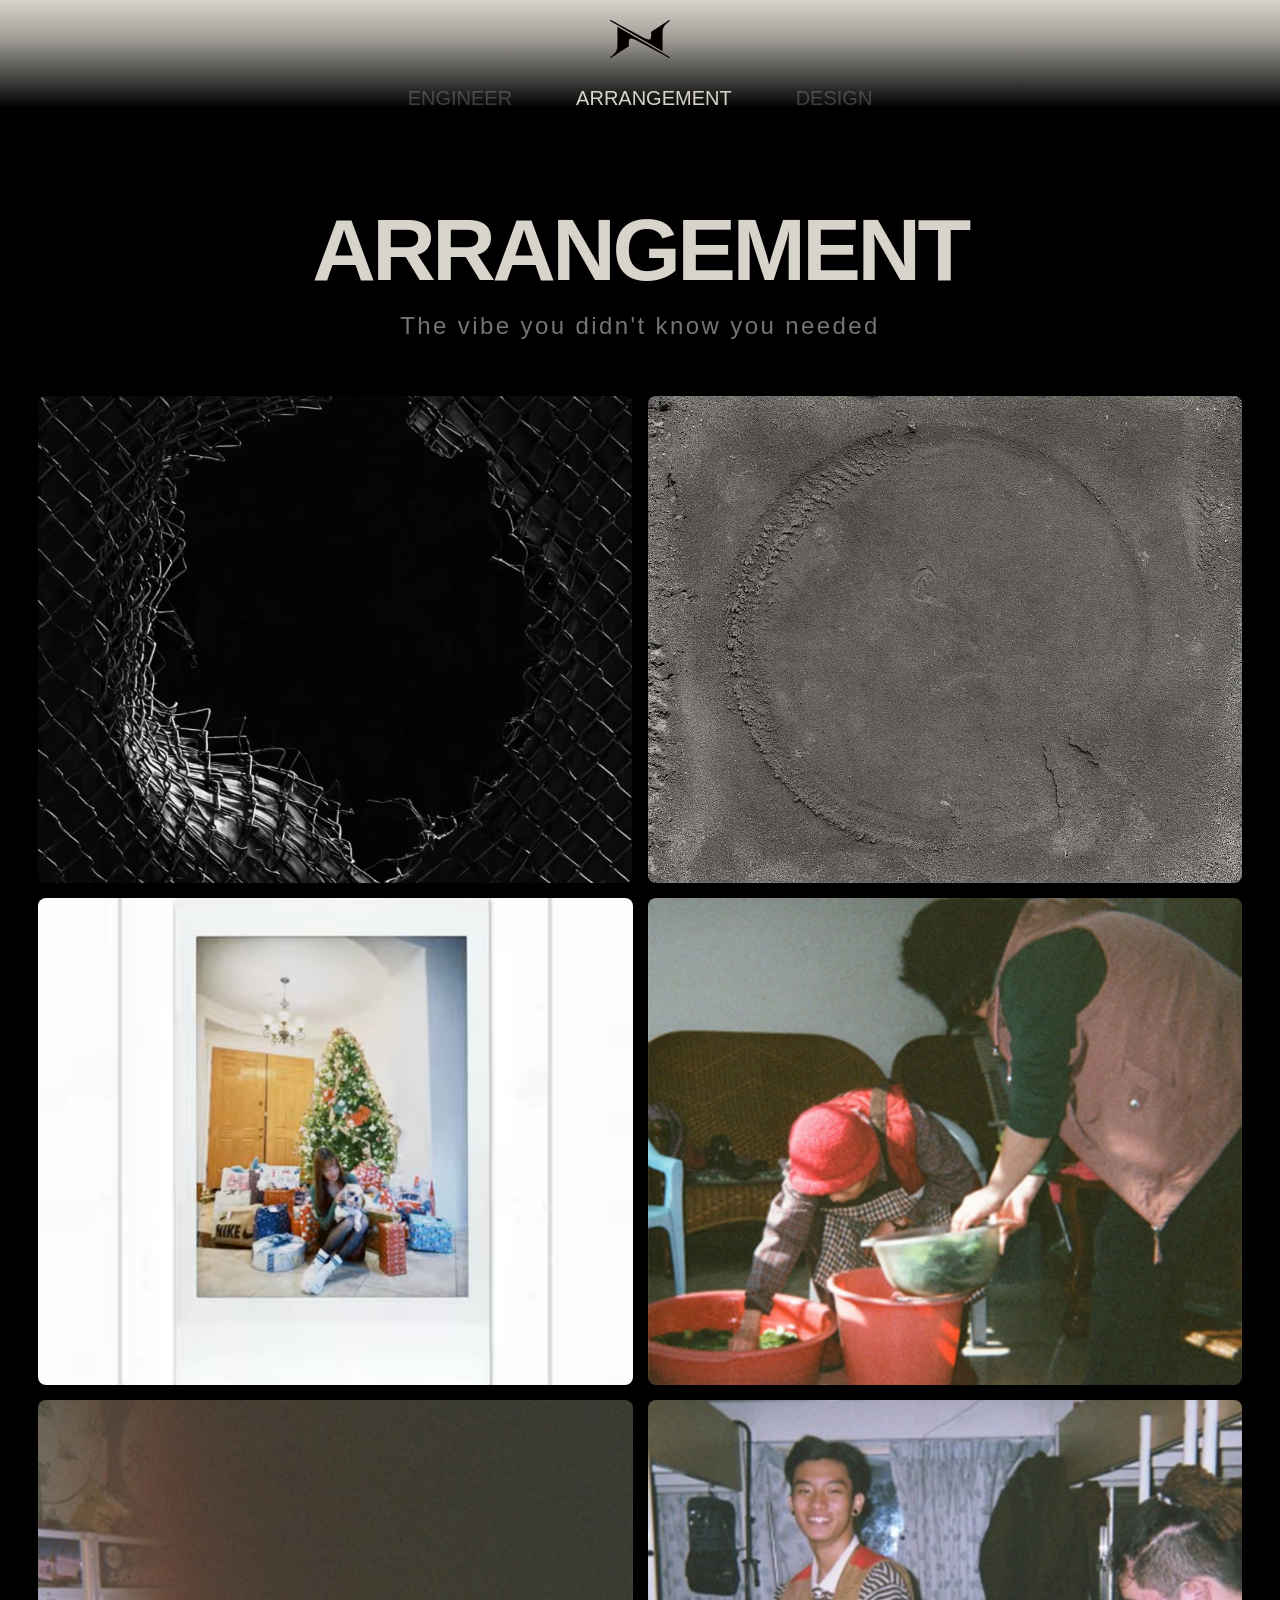
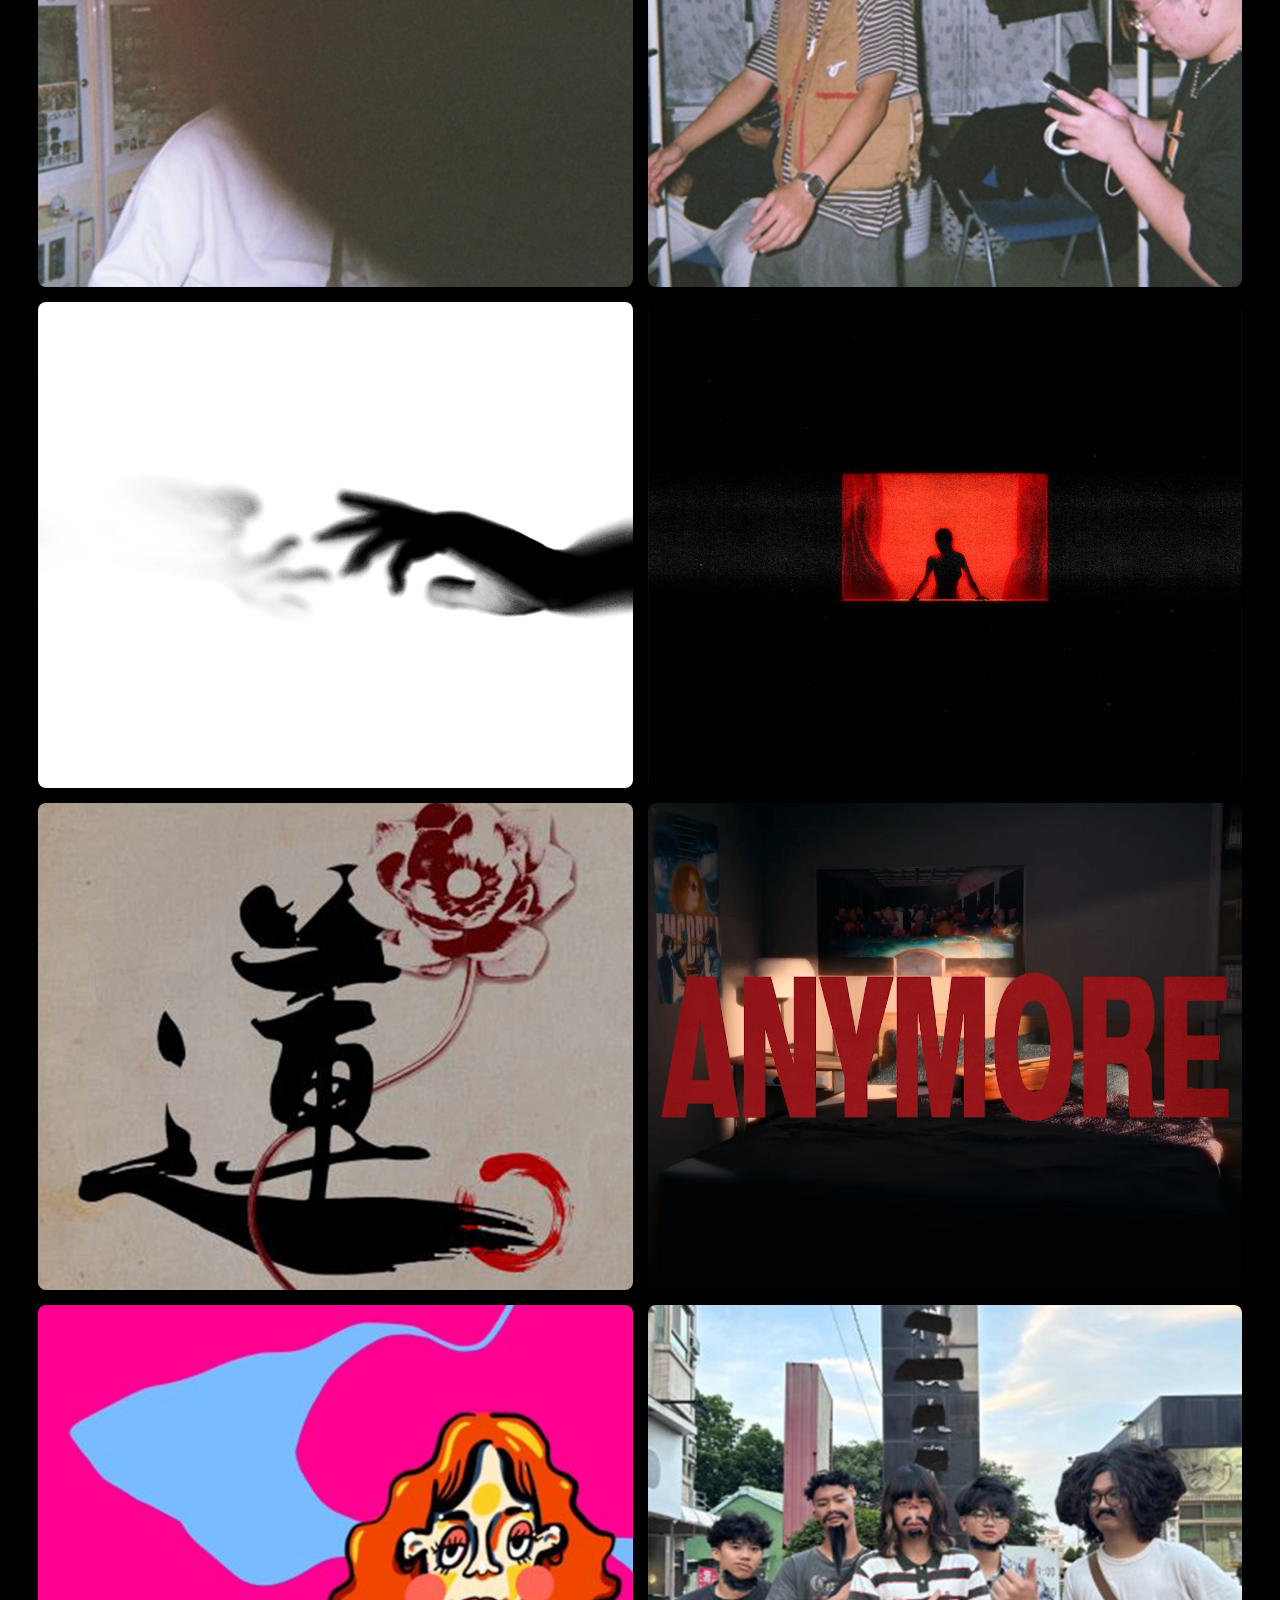
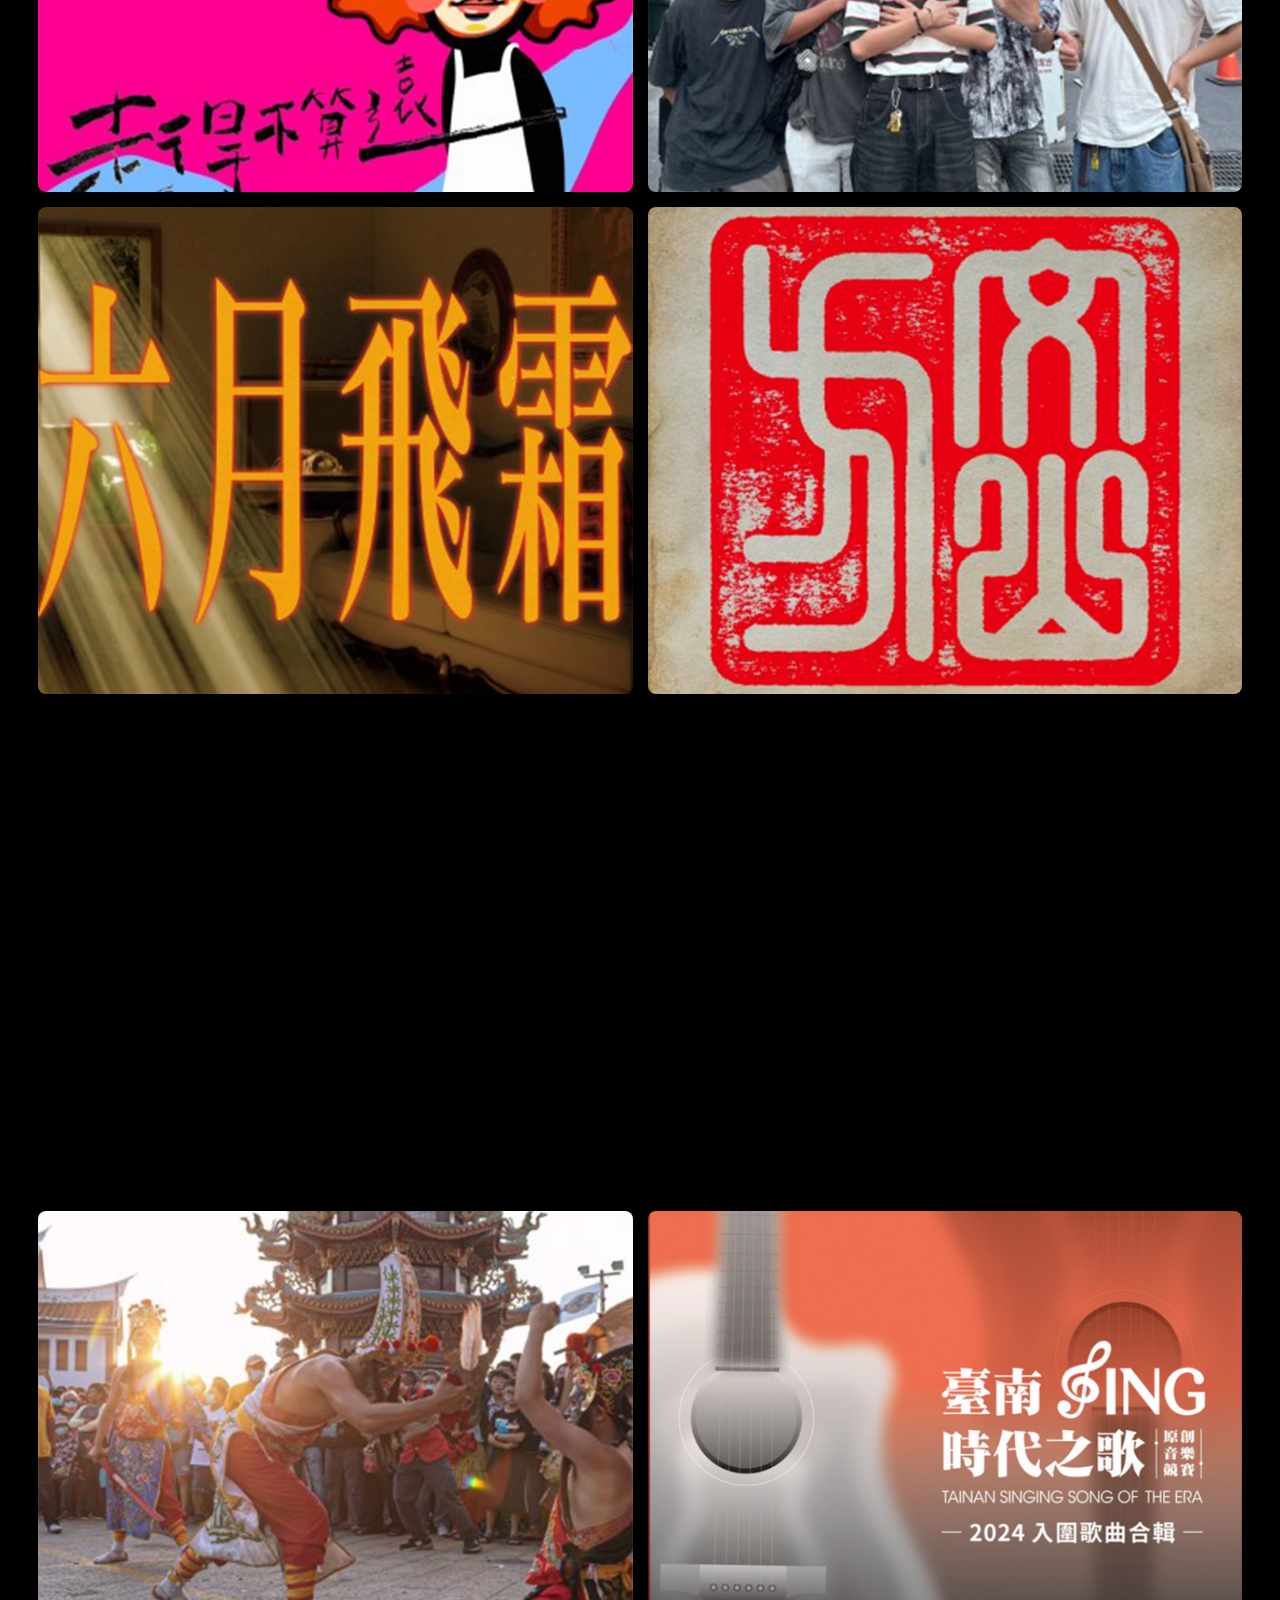
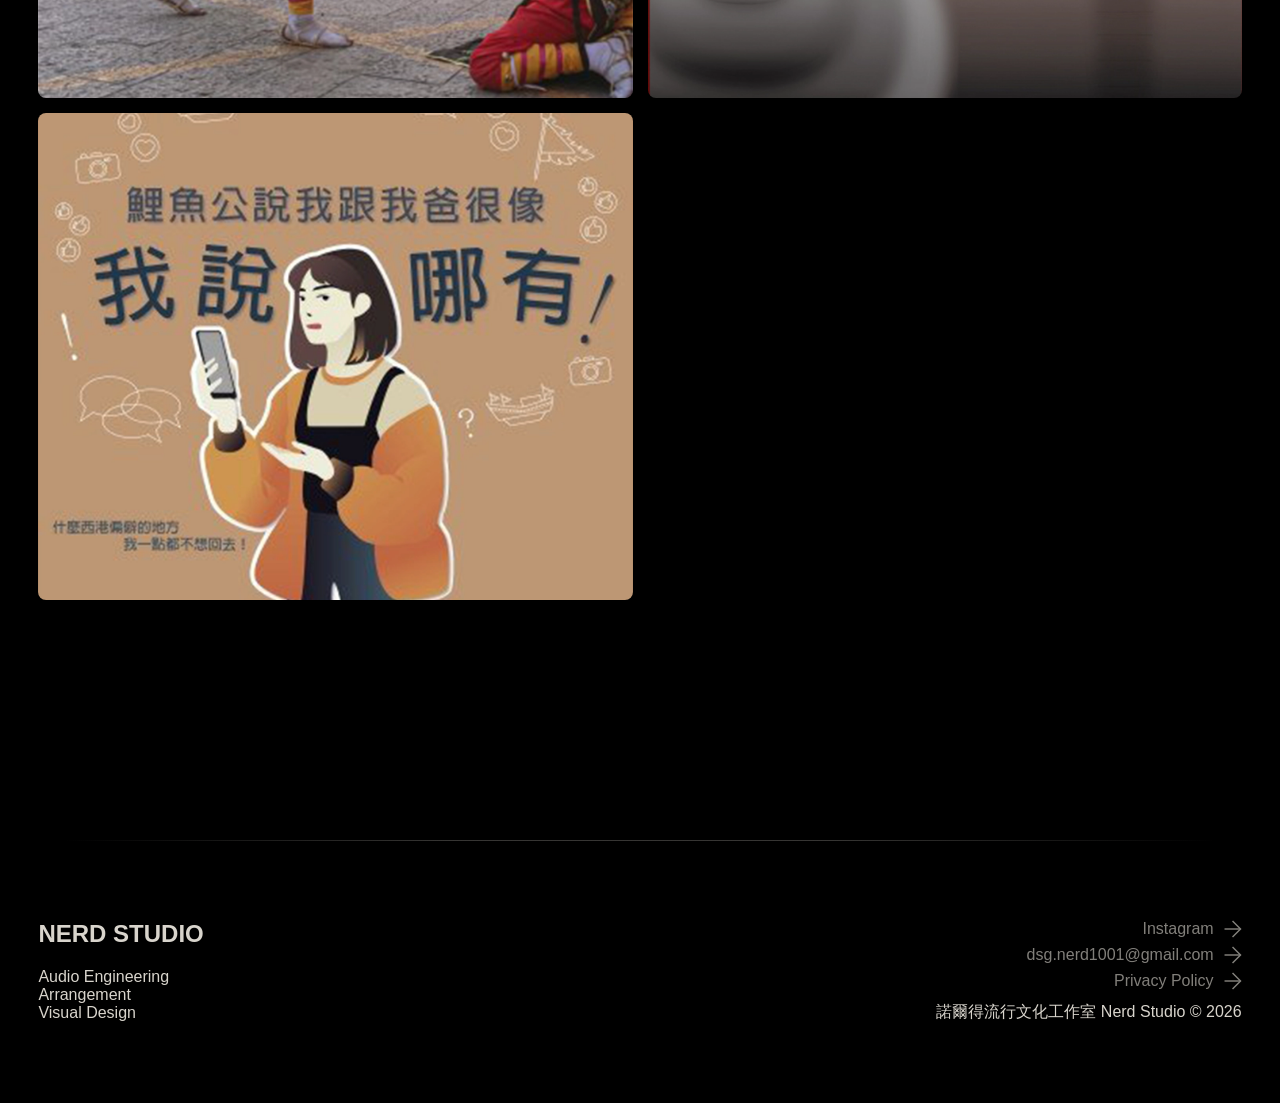
==== commit ec662048: "Update subtitle text capitalization" ====
--- a/arrangement.html
+++ b/arrangement.html
@@ -131,7 +131,7 @@
                 </h1>
 
                 <p class="page-subtitle">
-                    The vibe You Didn't Know You Needed
+                    The vibe you didn't know you needed
                 </p>
 
             </div>
--- a/css/style.css
+++ b/css/style.css
@@ -427,7 +427,6 @@
 }
 
 
-
 /* =========================================================
    FOOTER
 ========================================================= */
@@ -633,7 +632,7 @@
         clamp(.8rem, 2vw, 1.5rem);
 
     letter-spacing: .1em;
-    text-transform: uppercase;
+    text-transform: none;
 
     opacity: .55;
 }
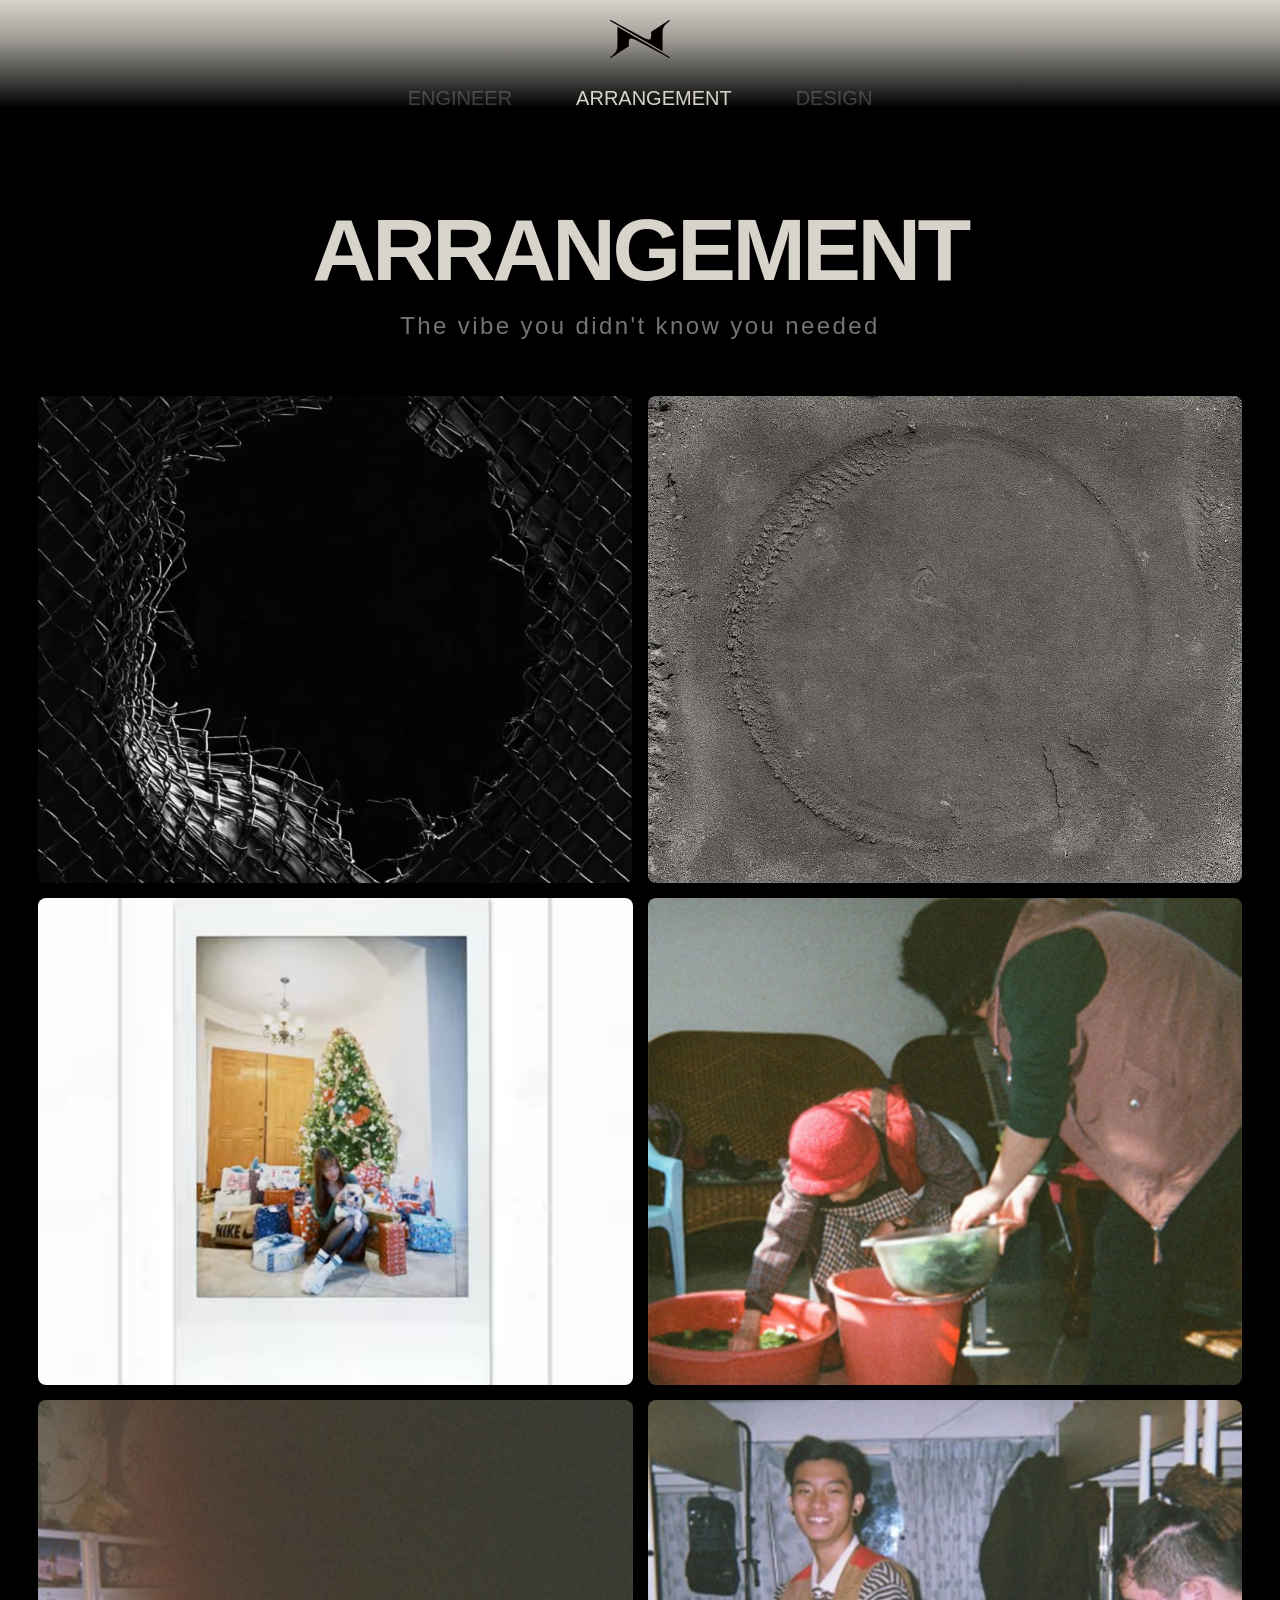
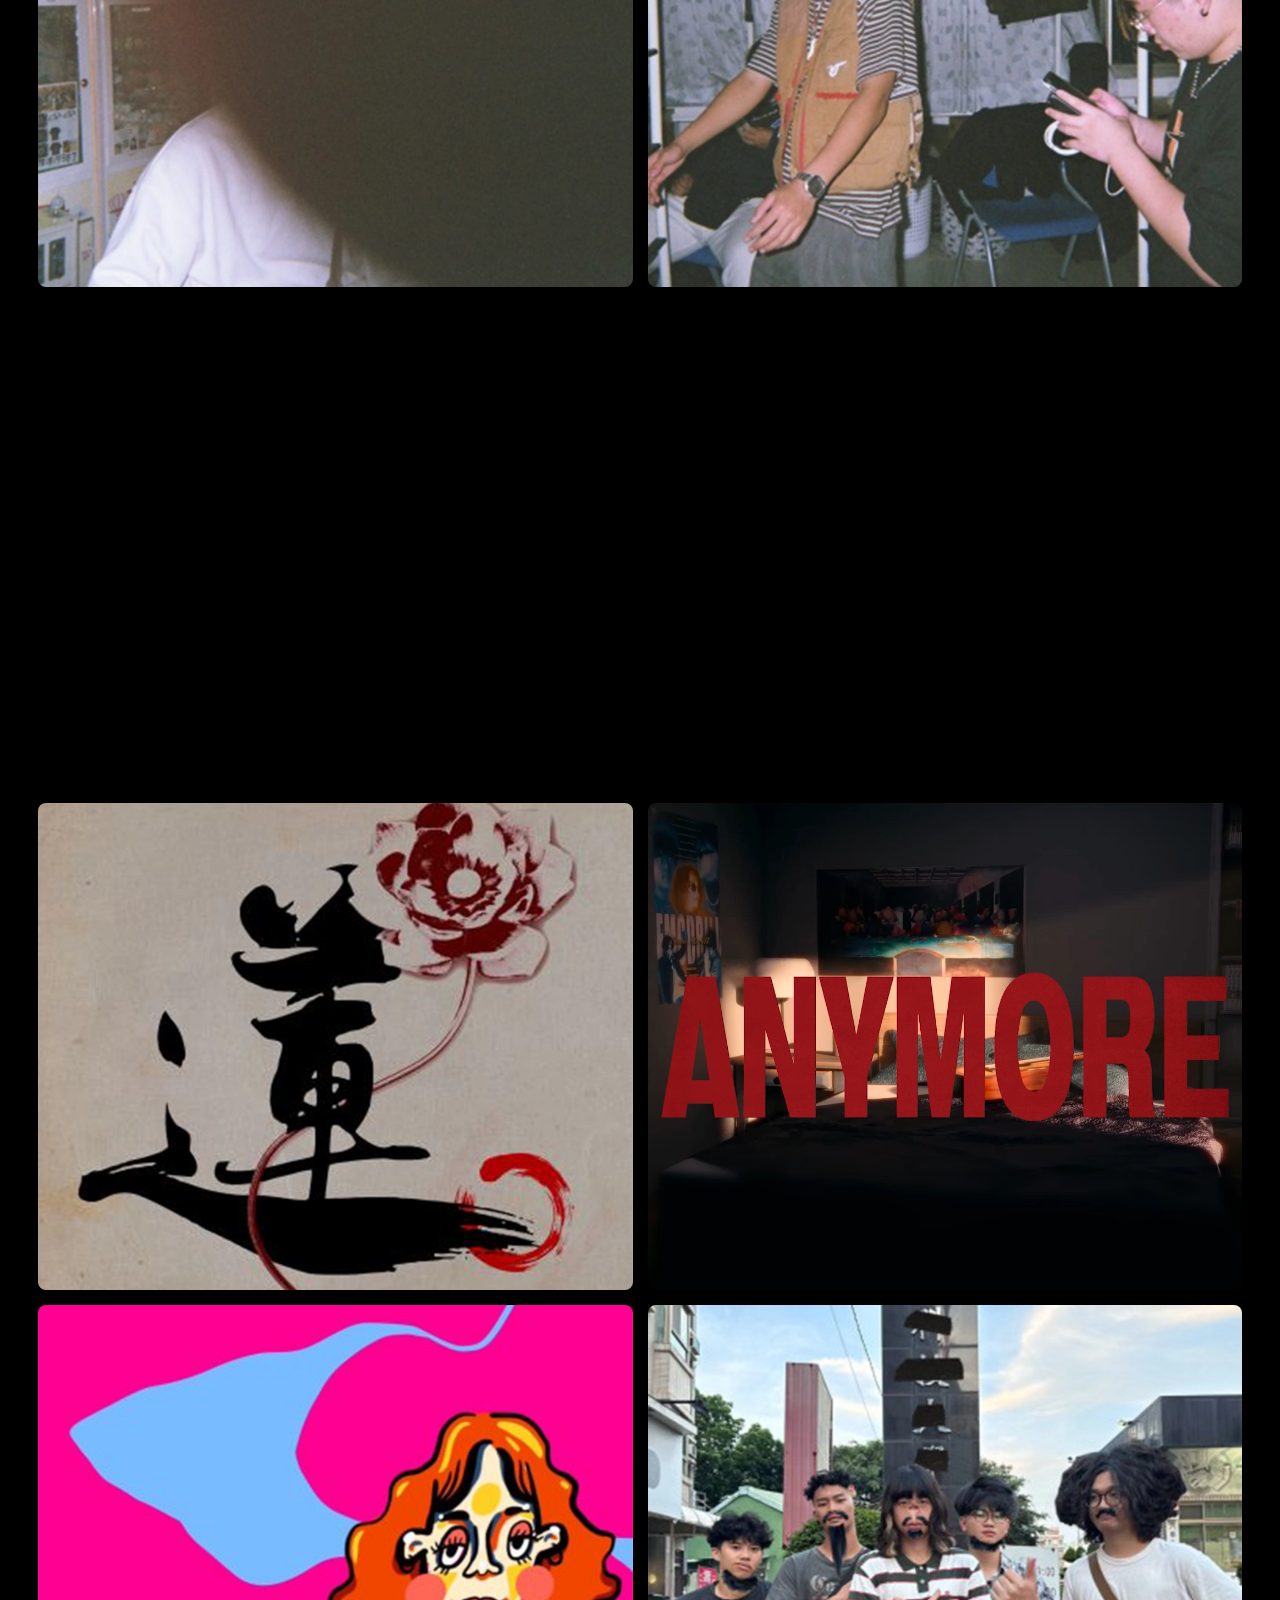
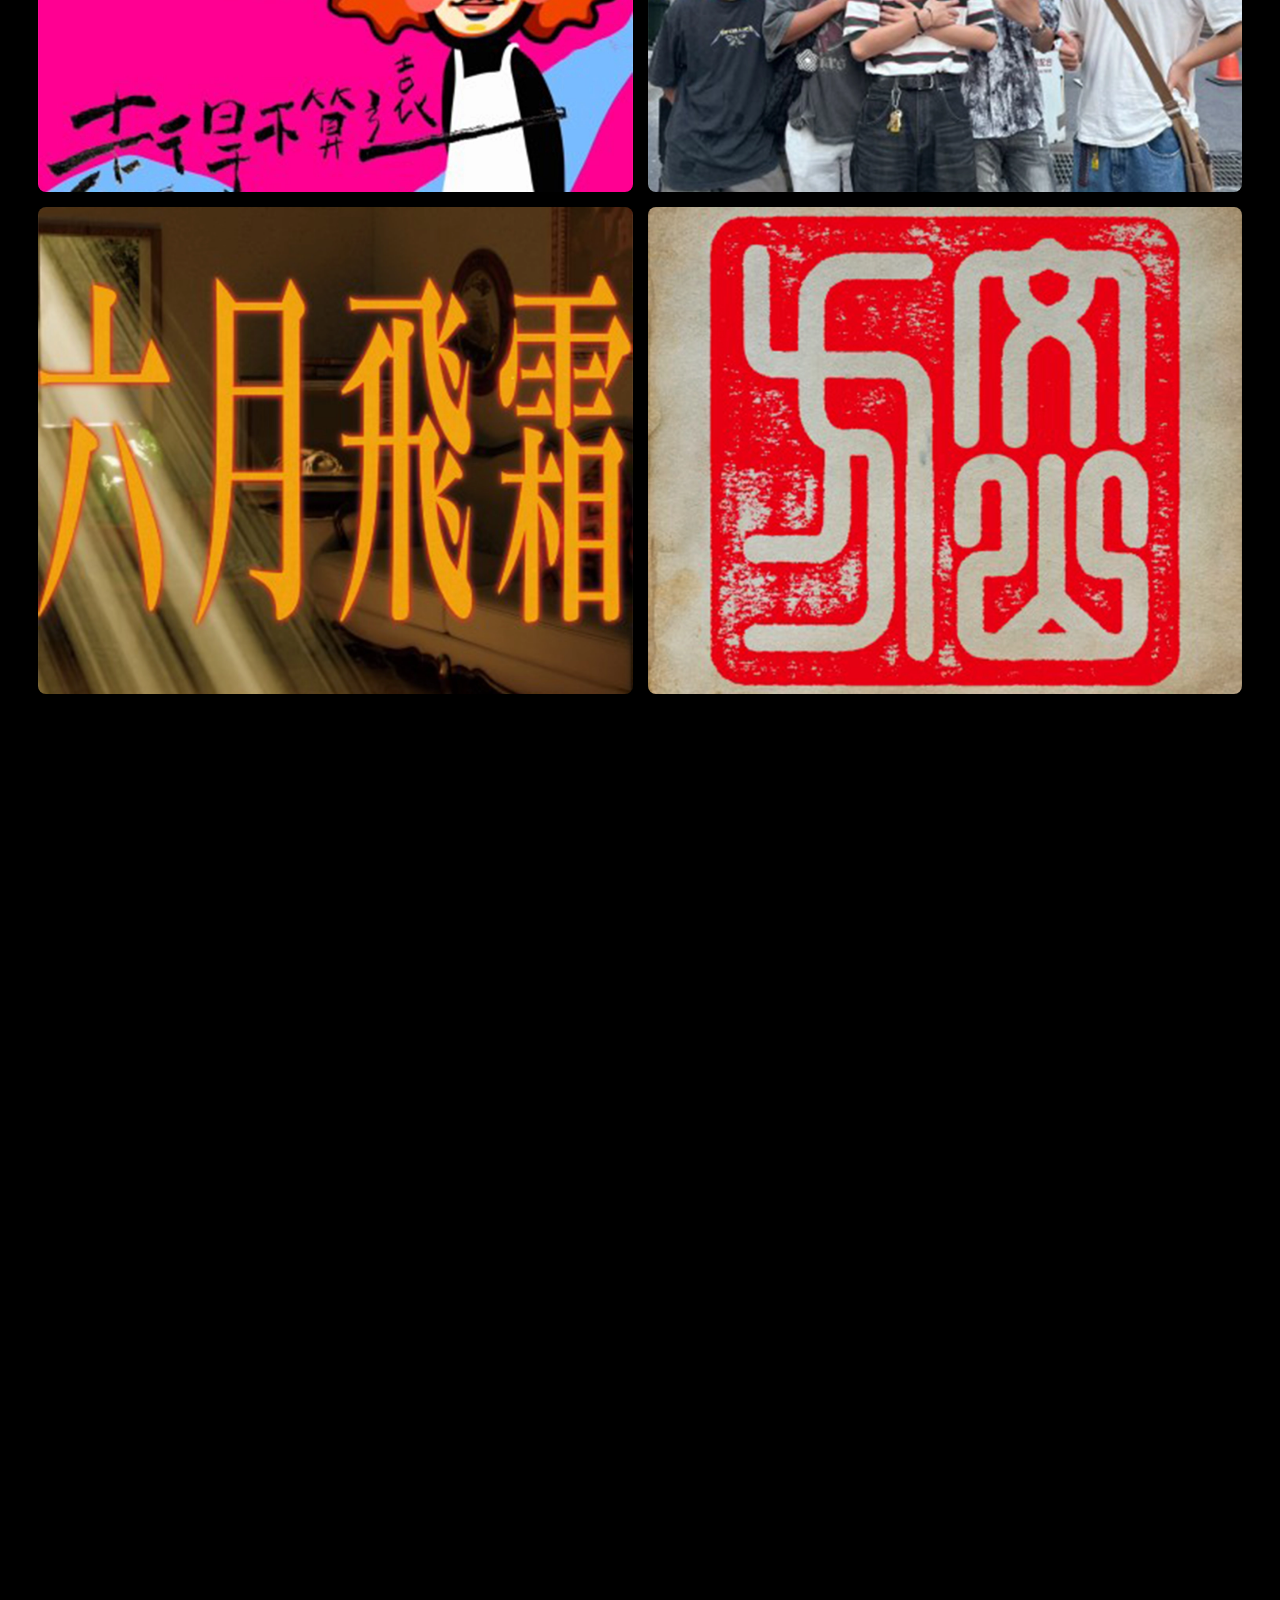
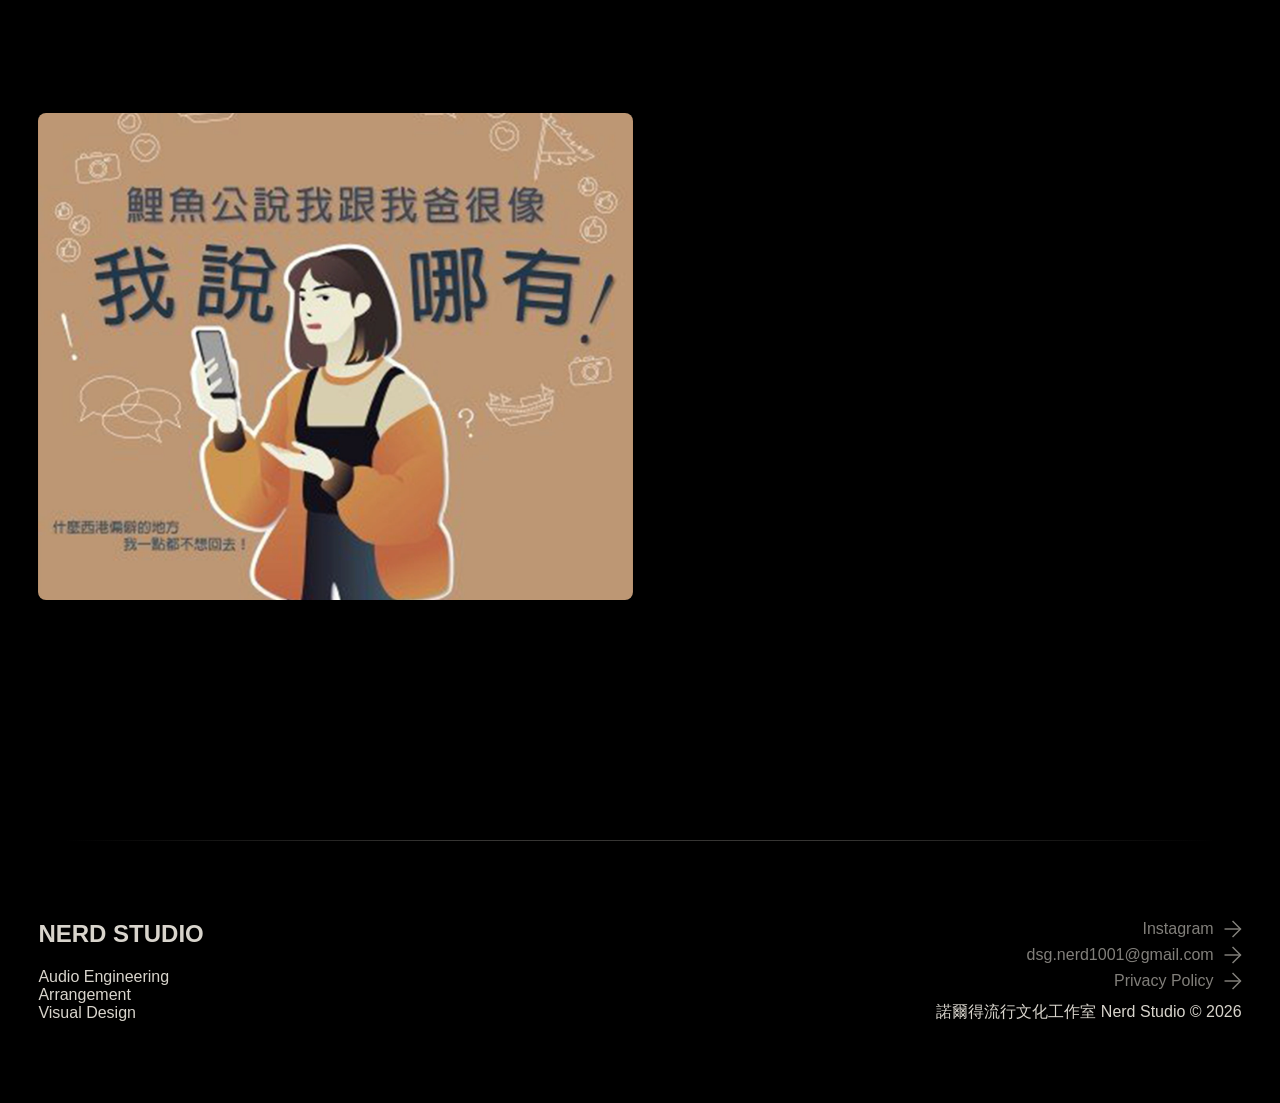
==== commit caeed014: "Update website" ====
--- a/arrangement.html
+++ b/arrangement.html
@@ -246,7 +246,7 @@
 
                 <div class="arrangement-work-text">
                     <h2>愛上那個他能說嗎</h2>
-                    <p>假如iF - Nelson Arrangement</p>
+                    <p>iF假如 - Nelson Arrangement</p>
                 </div>
             </div>
         </a>
@@ -259,7 +259,7 @@
 
                 <div class="arrangement-work-text">
                     <h2>Don't Leave Me</h2>
-                    <p>假如iF - Nelson Arrangement</p>
+                    <p>iF假如 - Nelson Arrangement</p>
                 </div>
             </div>
         </a>
@@ -272,7 +272,7 @@
 
                 <div class="arrangement-work-text">
                     <h2>蓮</h2>
-                    <p>Nelson ft. 假如iF & 8utur3</p>
+                    <p>Nelson ft. iF假如 & 8utur3</p>
                 </div>
             </div>
         </a>
@@ -295,7 +295,7 @@
 
                 <div class="arrangement-work-text">
                     <h2>ANYMORE</h2>
-                    <p>Nelson ft. 假如iF</p>
+                    <p>Nelson ft. iF假如</p>
                 </div>
             </div>
         </a>
@@ -308,7 +308,7 @@
 
                 <div class="arrangement-work-text">
                     <h2>走得不算遠</h2>
-                    <p>立馨 - Nelson Arrangement</p>
+                    <p>Lixin立馨 - Nelson Arrangement</p>
                 </div>
             </div>
         </a>
@@ -383,7 +383,7 @@
 
                 <div class="arrangement-work-text">
                     <h2>我的傲慢和虛心只差一公分距離</h2>
-                    <p>立馨 - Nelson Arrangement</p>
+                    <p>Lixin立馨 - Nelson Arrangement</p>
                 </div>
             </div>
         </a>
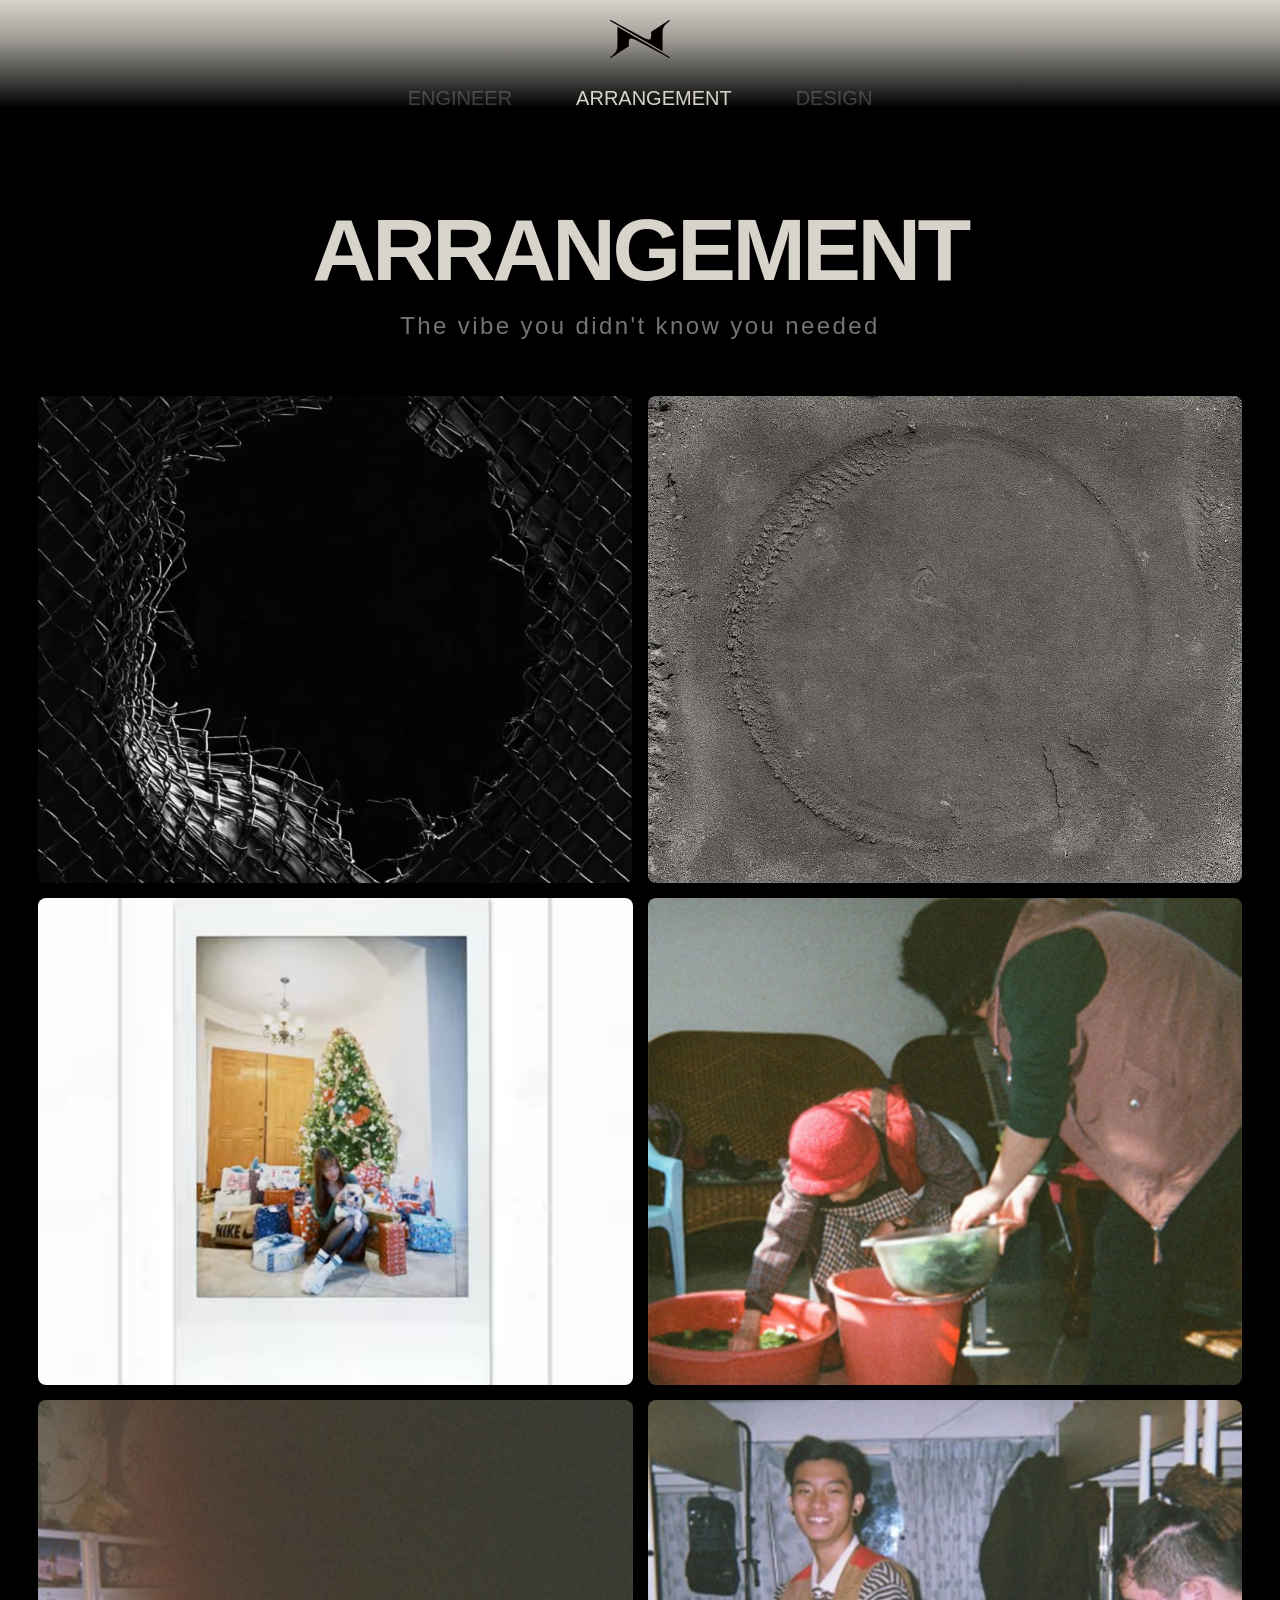
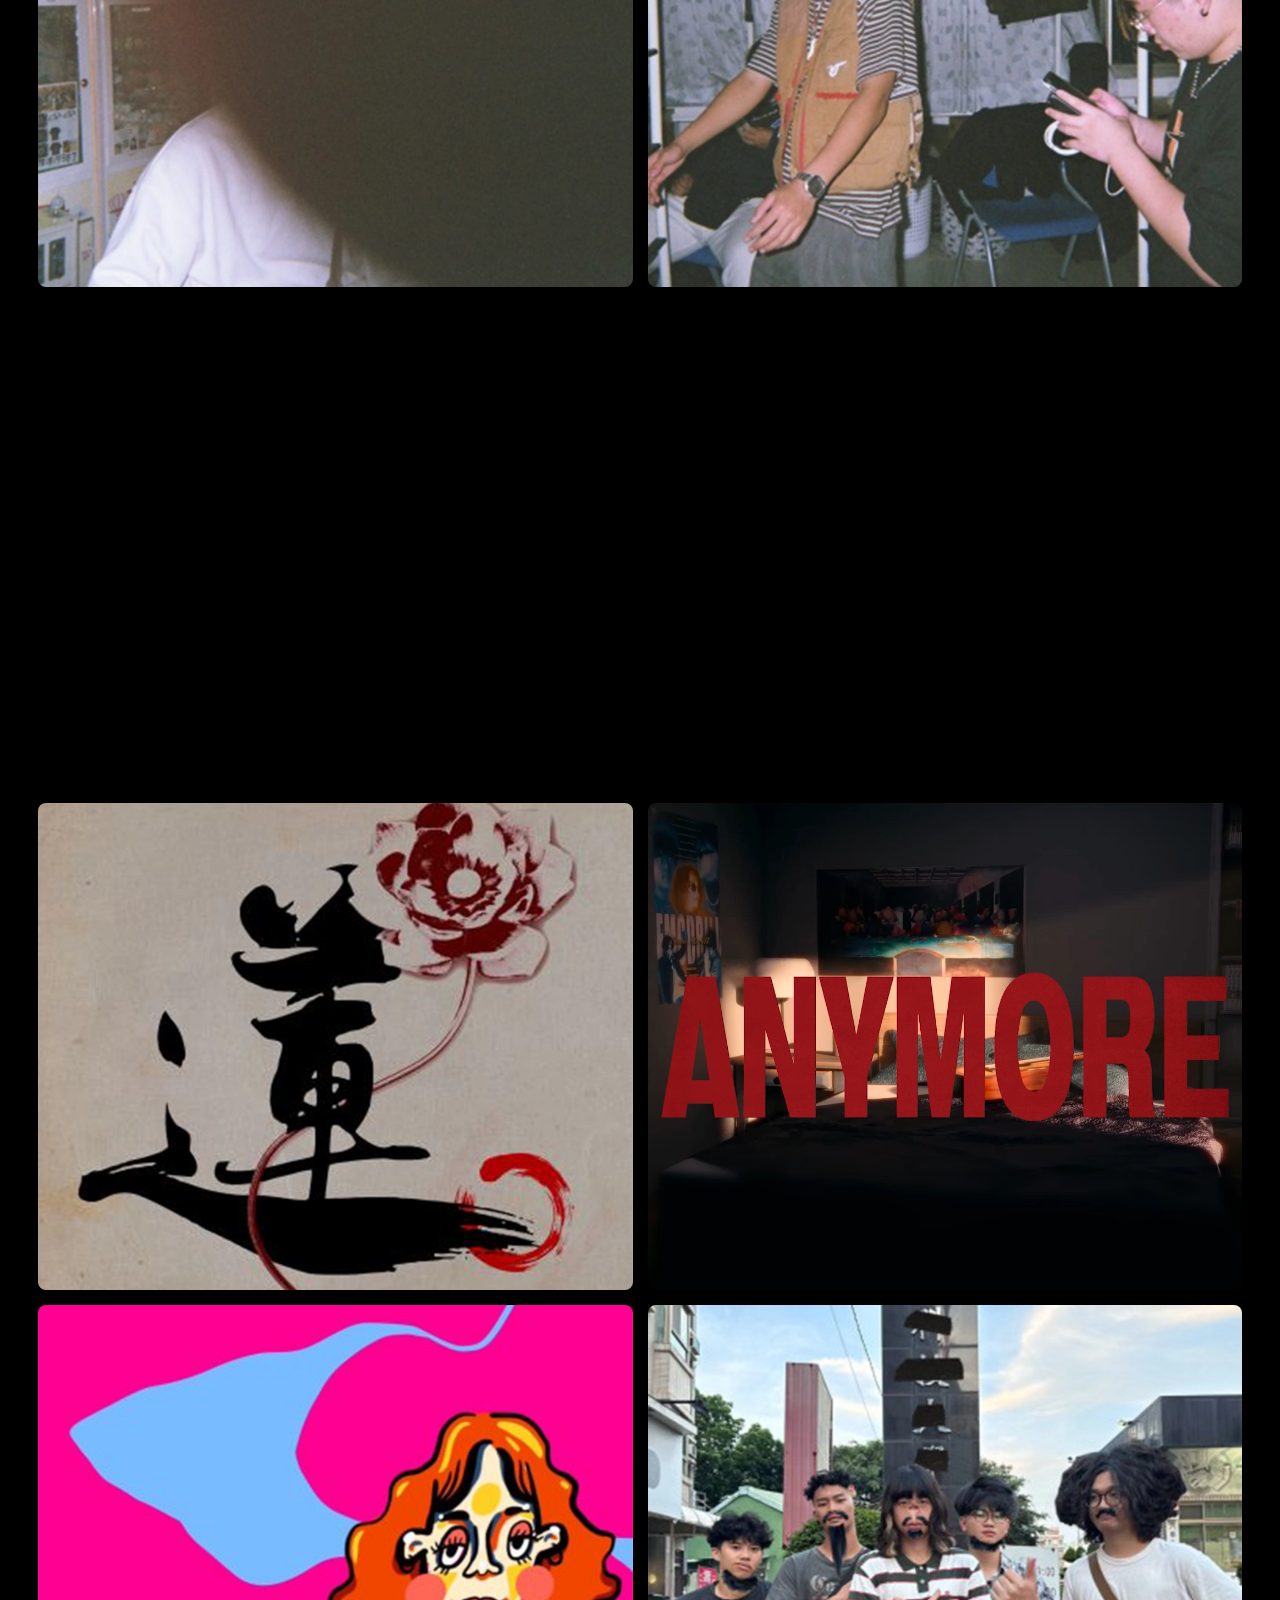
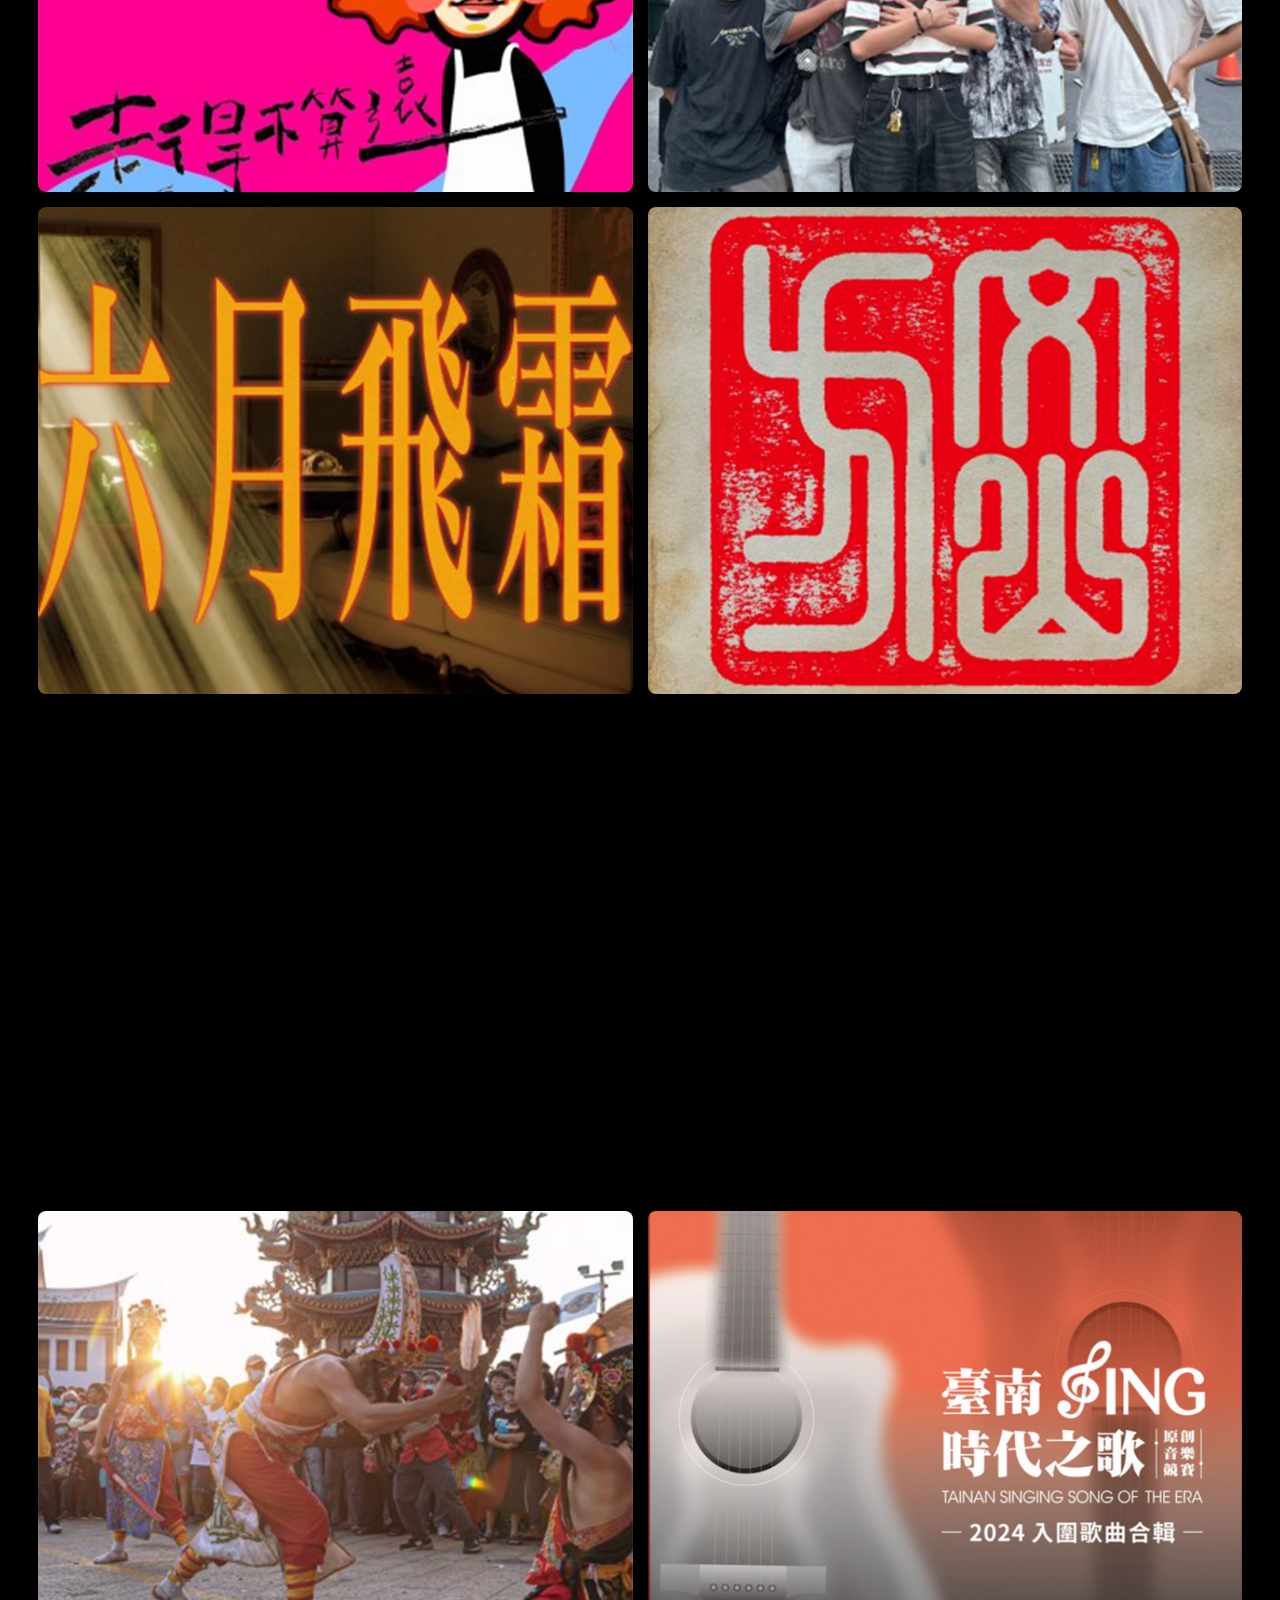
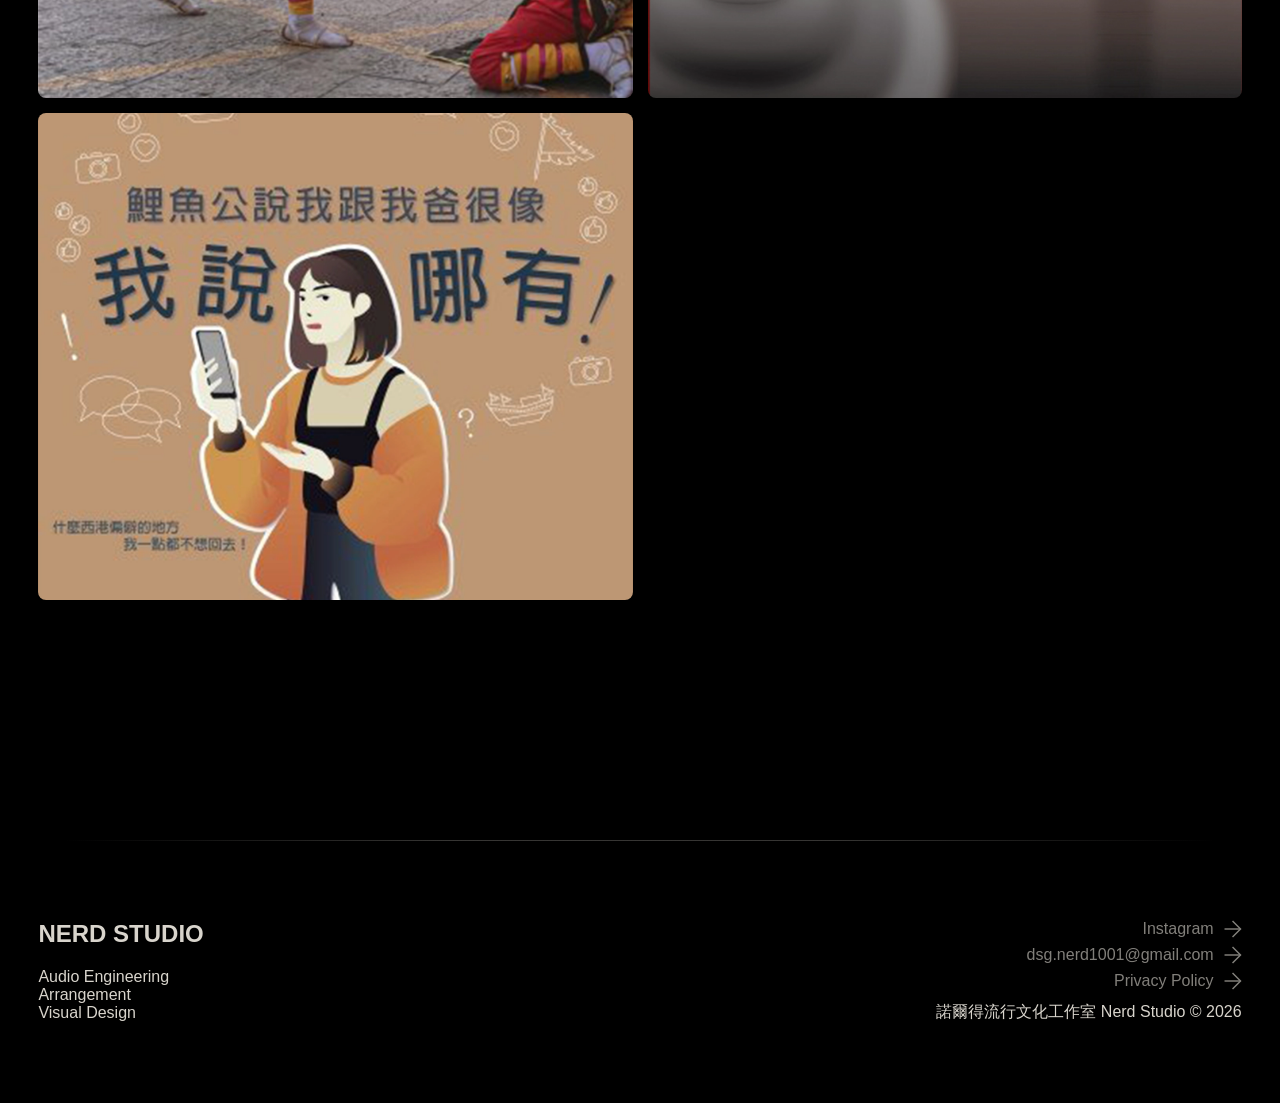
==== commit 1290f2f1: "Update website" ====
--- a/arrangement.html
+++ b/arrangement.html
@@ -6,7 +6,7 @@
     <meta name="viewport" content="width=device-width, initial-scale=1.0">
 
     <!-- SEO -->
-    <title>Music Arrangement & Production | NERD STUDIO</title>
+    <title>Music Arrangement & Production ｜ NERD STUDIO</title>
 
     <meta
         name="description"
@@ -141,7 +141,7 @@
     <!-- Arrangement Works -->
     <section class="arrangement-works">
 
-        <!-- Work 01 -->
+        <!-- Work 018 -->
         <a href="projects/disease.html" class="arrangement-work">
 
             <video
@@ -164,7 +164,7 @@
             </div>
         </a>
 
-        <!-- Work 01 -->
+        <!-- Work 17 -->
         <a href="https://open.spotify.com/track/0YSQiMFAsn5tv93gaUM68O?si=1d9c3e9989fe4ff8"
             target="_blank"
             class="arrangement-work">
@@ -180,7 +180,7 @@
             </div>
         </a>
 
-        <!-- Work 01 -->
+        <!-- Work 16 -->
         <a href="https://youtu.be/1OjzsoP7vKI?si=XDOkYX9z2I_MWSW4"
             target="_blank"
             class="arrangement-work">
@@ -196,7 +196,7 @@
             </div>
         </a>
 
-        <!-- Work 01 -->
+        <!-- Work 15 -->
         <a href="https://streetvoice.com/NelsonChuo/songs/860941/"
             target="_blank"
             class="arrangement-work">
@@ -212,7 +212,7 @@
             </div>
         </a>
 
-        <!-- Work 02 -->
+        <!-- Work 14 -->
         <a href="https://streetvoice.com/NelsonChuo/songs/794108/" target="_blank" class="arrangement-work">
             <img src="images/arrangement/HP.webp" alt="Arrangement Work 02">
 
@@ -225,7 +225,7 @@
             </div>
         </a>
 
-        <!-- Work 03 -->
+        <!-- Work 13 -->
         <a href="https://streetvoice.com/NelsonChuo/songs/791330/" target="_blank"class="arrangement-work">
             <img src="images/arrangement/TM.webp" alt="Arrangement Work 03" loading="lazy">
 
@@ -238,7 +238,7 @@
             </div>
         </a>
 
-        <!-- Work 04 -->
+        <!-- Work 12 -->
         <a href="https://open.spotify.com/track/3H0Wd5m2cA8g5QBTjDAYk1?si=9f9059066bab4309" target="_blank" class="arrangement-work">
             <img src="images/arrangement/AS.webp" alt="Arrangement Work 04" loading="lazy">
 
@@ -251,7 +251,7 @@
             </div>
         </a>
 
-        <!-- Work 04 -->
+        <!-- Work 11 -->
         <a href="https://open.spotify.com/track/7Jsdgw77sPbiAYoske7AnO?si=3d67148c9084409d" target="_blank" class="arrangement-work">
             <img src="images/arrangement/DLM.webp" alt="Arrangement Work 04" loading="lazy">
 
@@ -264,7 +264,7 @@
             </div>
         </a>
 
-        <!-- Work 04 -->
+        <!-- Work 10 -->
         <a href="https://streetvoice.com/NelsonChuo/songs/837429/" target="_blank" class="arrangement-work">
             <img src="images/arrangement/L.webp" alt="Arrangement Work 04" loading="lazy">
 
@@ -277,7 +277,7 @@
             </div>
         </a>
 
-        <!-- Work 04 -->
+        <!-- Work 09 -->
         <a href="projects/anymore.html"class="arrangement-work">
 
             <video
@@ -300,7 +300,7 @@
             </div>
         </a>
 
-        <!-- Work 04 -->
+        <!-- Work 08 -->
         <a href="https://streetvoice.com/llixiin__/songs/771810/" target="_blank" class="arrangement-work">
             <img src="images/arrangement/WNTF.webp" alt="Arrangement Work 04" loading="lazy">
 
@@ -313,7 +313,7 @@
             </div>
         </a>
 
-        <!-- Work 04 -->
+        <!-- Work 07 -->
         <a href="https://streetvoice.com/jk911022/songs/791378/" target="_blank" class="arrangement-work">
             <img src="images/arrangement/GLG.webp" alt="Arrangement Work 04" loading="lazy">
 
@@ -326,7 +326,7 @@
             </div>
         </a>
 
-        <!-- Work 04 -->
+        <!-- Work 06 -->
         <a href="https://streetvoice.com/jk911022/songs/791307/" target="_blank" class="arrangement-work">
             <img src="images/arrangement/6.webp" alt="Arrangement Work 04" loading="lazy">
 
@@ -339,7 +339,7 @@
             </div>
         </a>
 
-        <!-- Work 04 -->
+        <!-- Work 05 -->
         <a href="https://streetvoice.com/jk911022/songs/791308/" target="_blank" class="arrangement-work">
             <img src="images/arrangement/F.webp" alt="Arrangement Work 04" loading="lazy">
 
@@ -388,7 +388,7 @@
             </div>
         </a>
 
-        <!-- Work 04 -->
+        <!-- Work 03 -->
         <a href="https://streetvoice.com/kygz_official/songs/793964/" target="_blank" class="arrangement-work">
             <img src="images/arrangement/XGX.webp" alt="Arrangement Work 04" loading="lazy">
 
@@ -401,7 +401,7 @@
             </div>
         </a>
 
-        <!-- Work 04 -->
+        <!-- Work 02 -->
         <a href="https://open.spotify.com/track/7fnAhx1ZLFhzebwTpBCc0a?si=624d644ab1374447" target="_blank" class="arrangement-work">
             <img src="images/arrangement/NS.webp" alt="Arrangement Work 04" loading="lazy">
 
@@ -414,7 +414,7 @@
             </div>
         </a>
 
-        <!-- Work 04 -->
+        <!-- Work 01 -->
         <a href="https://streetvoice.com/kygz_official/songs/809414/" target="_blank" class="arrangement-work">
             <img src="images/arrangement/XG.webp" alt="Arrangement Work 04" loading="lazy">
 
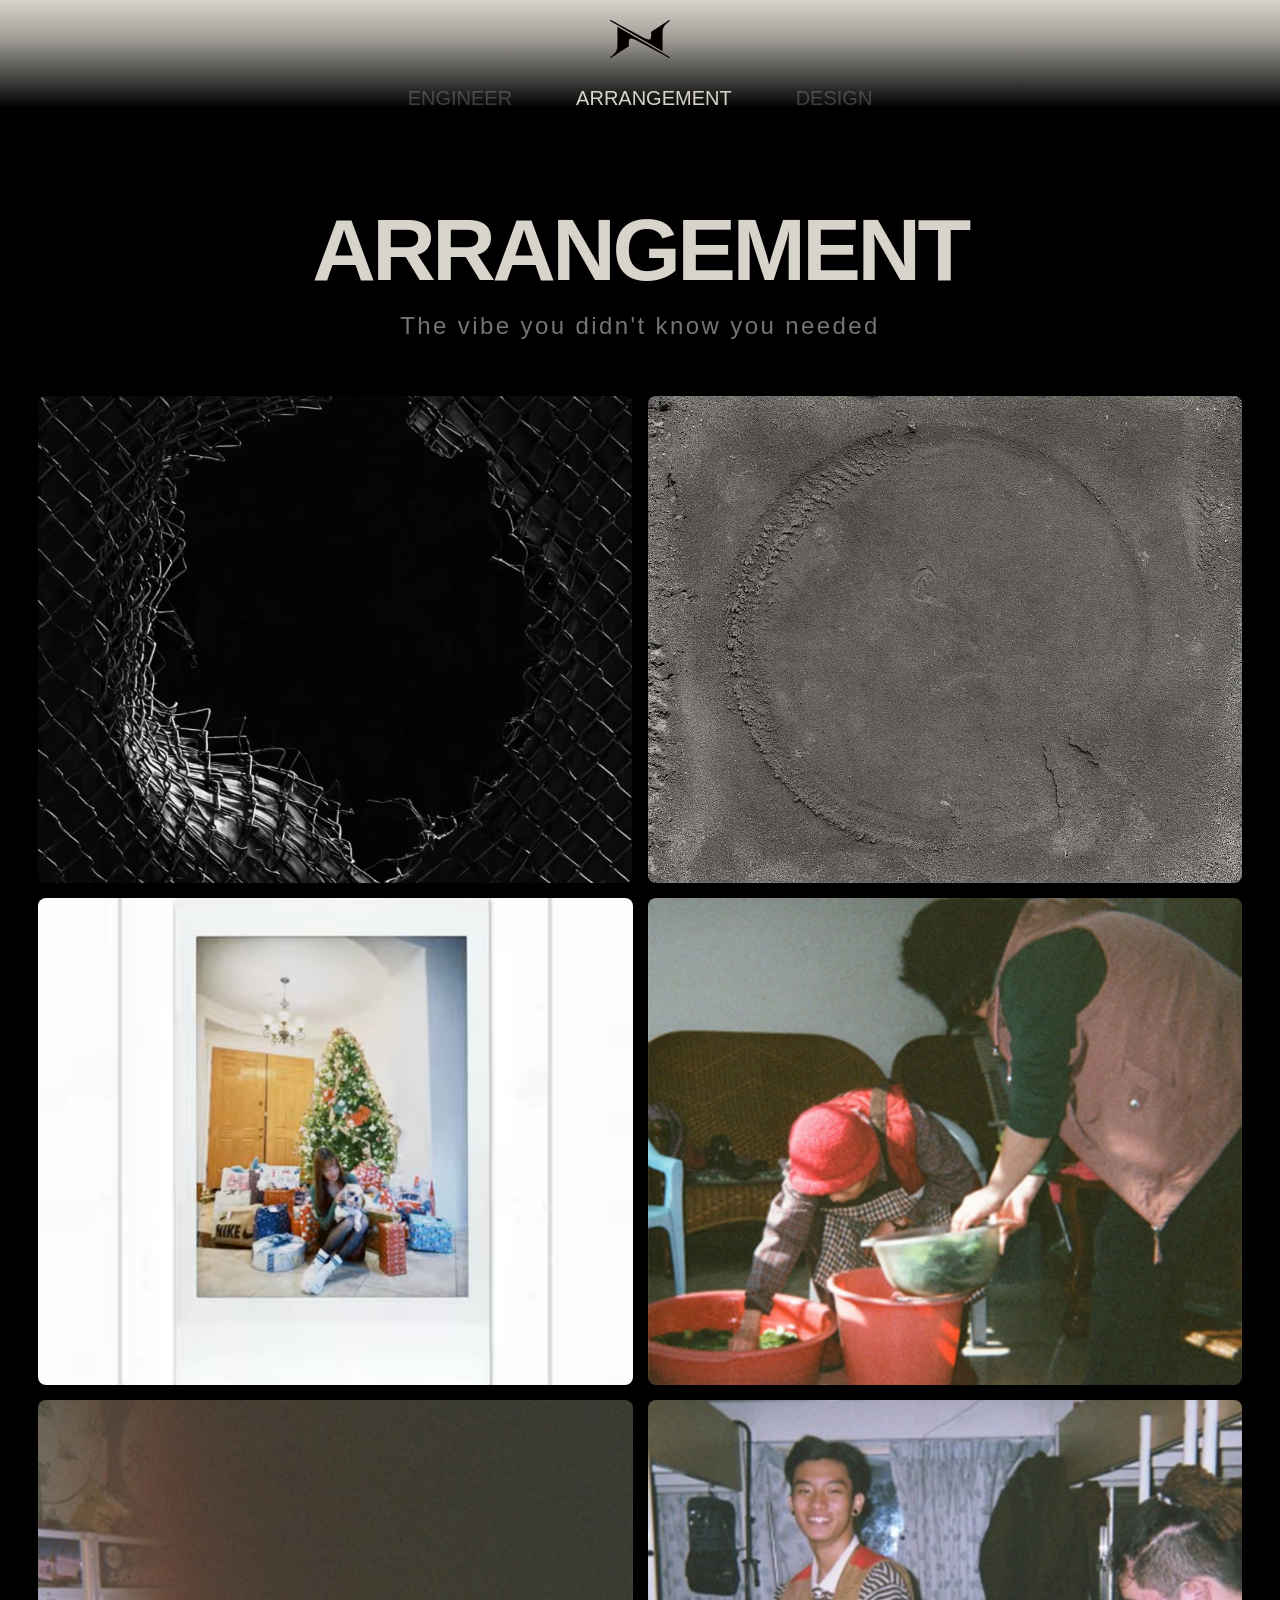
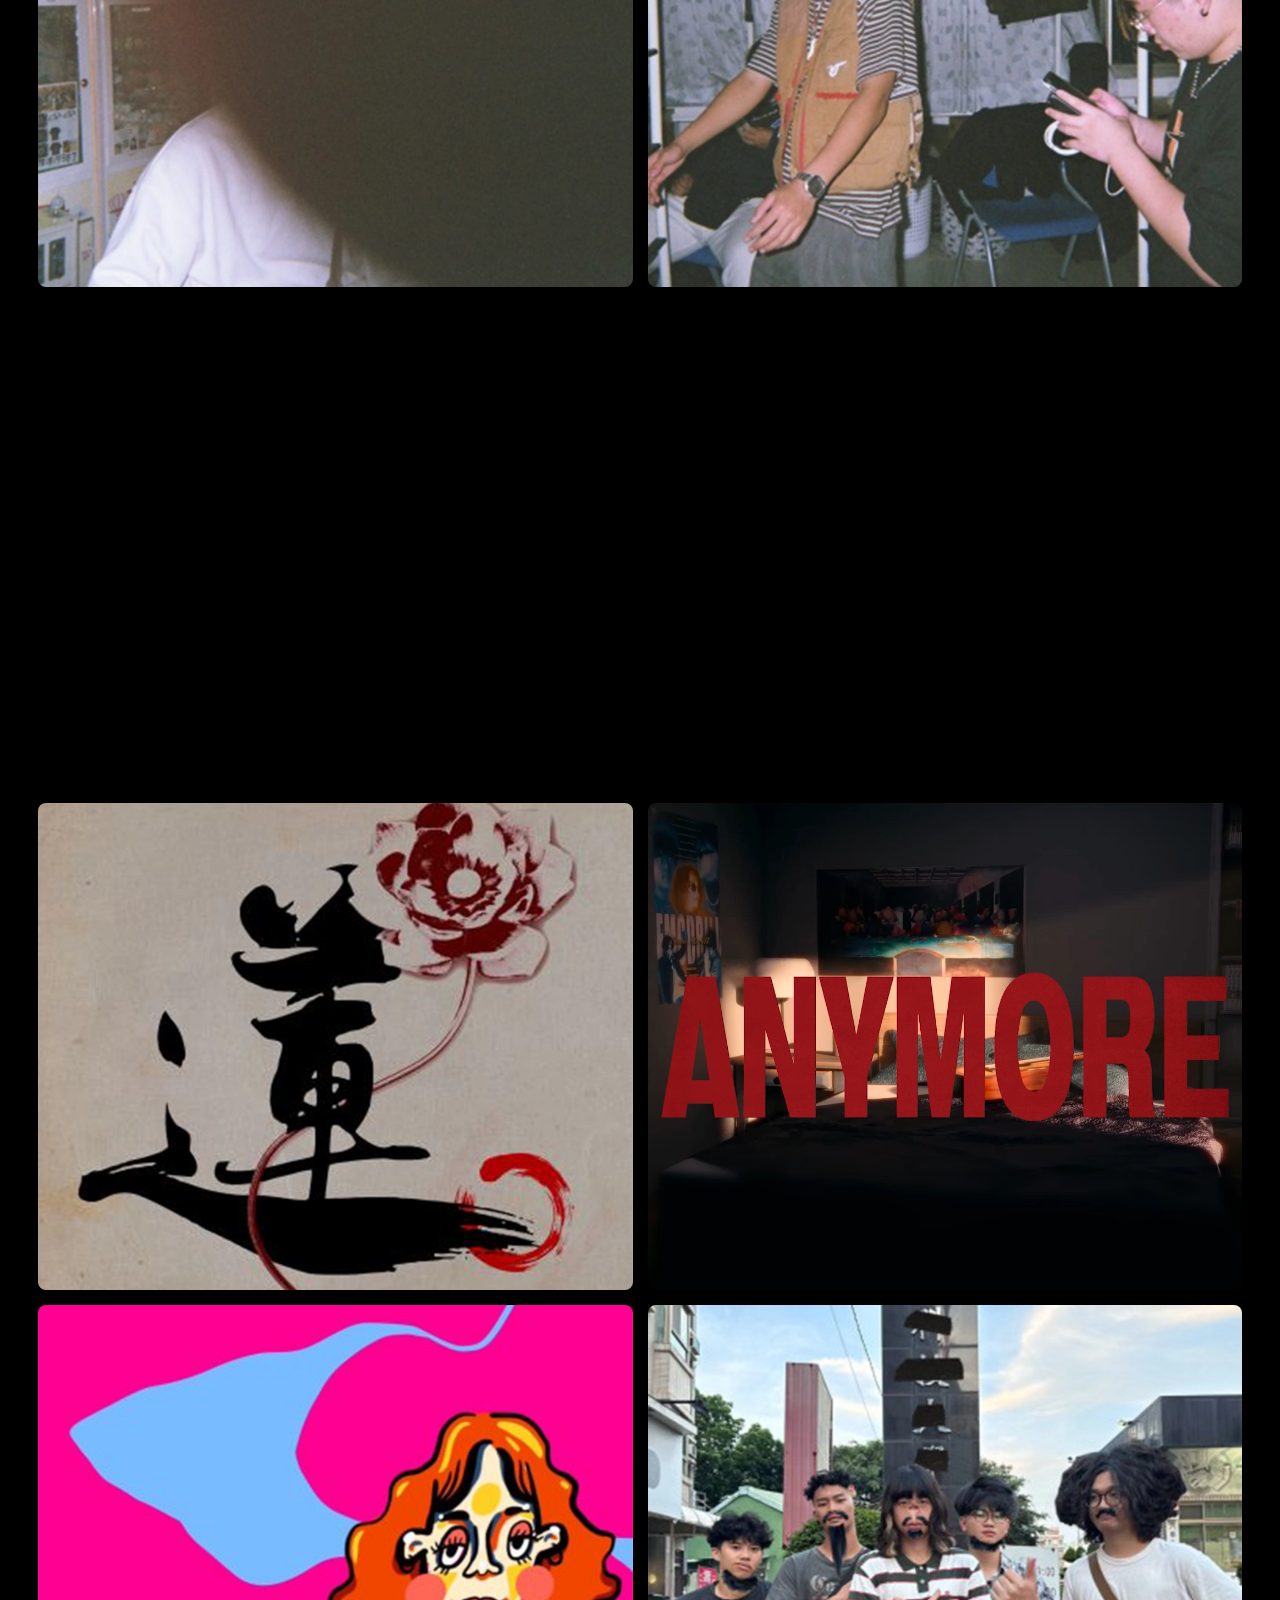
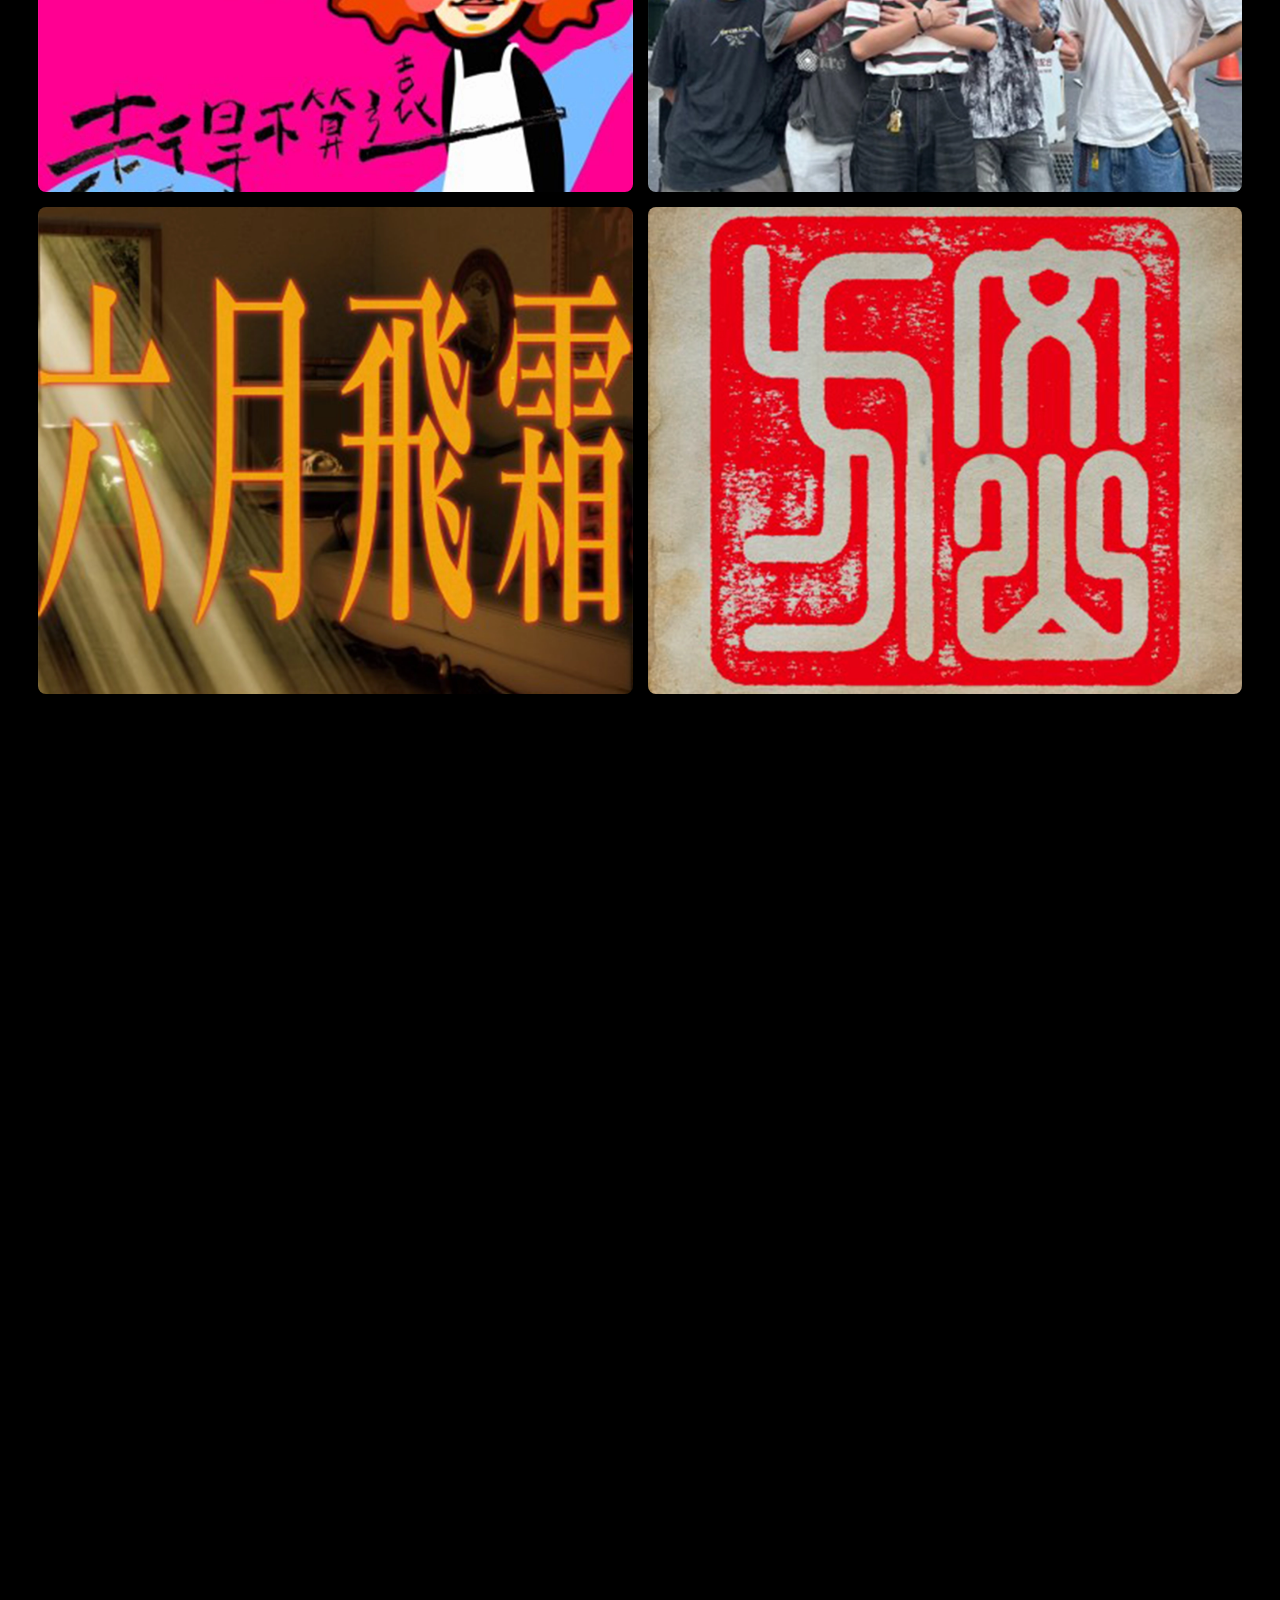
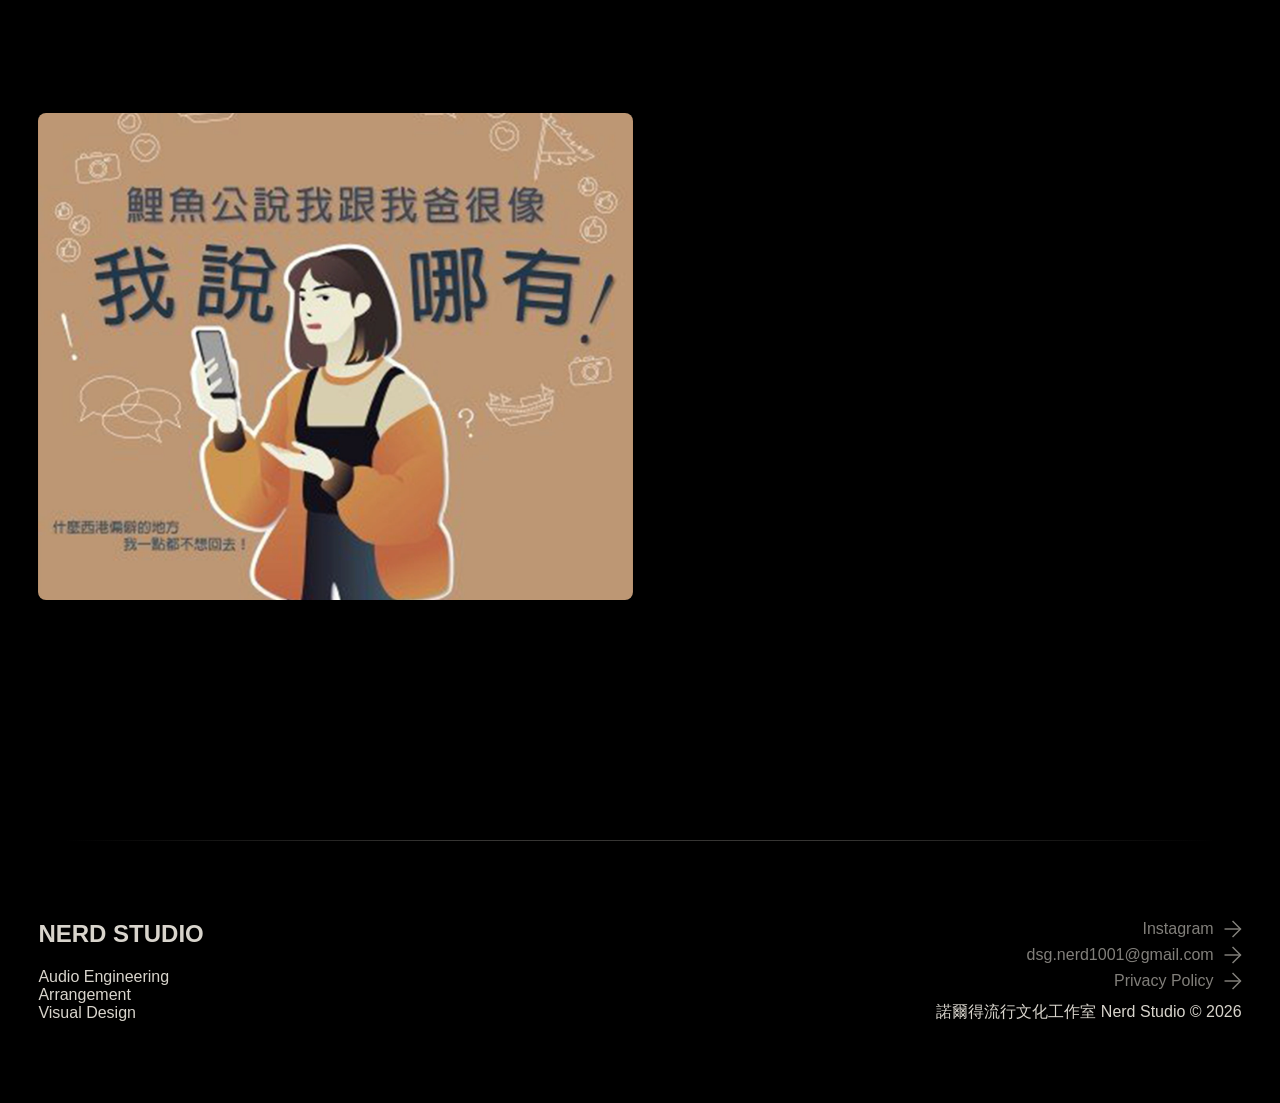
==== commit 85e14f96: "Update website" ====
--- a/arrangement.html
+++ b/arrangement.html
@@ -152,7 +152,7 @@
                 preload="none"
                 poster="images/Aposter/DRS.webp"
             >
-            <source src="images/arrangement/DR.mp4" type="video/mp4">
+            <source src="images/arrangement/DR.mp4" alt="Arrangement Work 19" type="video/mp4">
             </video>
 
             <div class="arrangement-work-info">
@@ -169,7 +169,7 @@
             target="_blank"
             class="arrangement-work">
 
-            <img src="images/arrangement/NP.webp" alt="Arrangement Work 01">
+            <img src="images/arrangement/NP.webp" alt="Arrangement Work 18" loading="lazy">
 
             <div class="arrangement-work-info">
 
@@ -185,7 +185,7 @@
             target="_blank"
             class="arrangement-work">
 
-            <img src="images/arrangement/DT.webp" alt="Arrangement Work 01" loading="lazy">
+            <img src="images/arrangement/DT.webp" alt="Arrangement Work 17" loading="lazy">
 
             <div class="arrangement-work-info">
 
@@ -201,7 +201,7 @@
             target="_blank"
             class="arrangement-work">
 
-            <img src="images/arrangement/SG.webp" alt="Arrangement Work 01" loading="lazy">
+            <img src="images/arrangement/SG.webp" alt="Arrangement Work 16" loading="lazy">
 
             <div class="arrangement-work-info">
 
@@ -214,7 +214,7 @@
 
         <!-- Work 14 -->
         <a href="https://streetvoice.com/NelsonChuo/songs/794108/" target="_blank" class="arrangement-work">
-            <img src="images/arrangement/HP.webp" alt="Arrangement Work 02">
+            <img src="images/arrangement/HP.webp" alt="Arrangement Work 15" loading="lazy">
 
             <div class="arrangement-work-info">
 
@@ -227,7 +227,7 @@
 
         <!-- Work 13 -->
         <a href="https://streetvoice.com/NelsonChuo/songs/791330/" target="_blank"class="arrangement-work">
-            <img src="images/arrangement/TM.webp" alt="Arrangement Work 03" loading="lazy">
+            <img src="images/arrangement/TM.webp" alt="Arrangement Work 14" loading="lazy">
 
             <div class="arrangement-work-info">
 
@@ -240,7 +240,7 @@
 
         <!-- Work 12 -->
         <a href="https://open.spotify.com/track/3H0Wd5m2cA8g5QBTjDAYk1?si=9f9059066bab4309" target="_blank" class="arrangement-work">
-            <img src="images/arrangement/AS.webp" alt="Arrangement Work 04" loading="lazy">
+            <img src="images/arrangement/AS.webp" alt="Arrangement Work 13" loading="lazy">
 
             <div class="arrangement-work-info">
 
@@ -253,7 +253,7 @@
 
         <!-- Work 11 -->
         <a href="https://open.spotify.com/track/7Jsdgw77sPbiAYoske7AnO?si=3d67148c9084409d" target="_blank" class="arrangement-work">
-            <img src="images/arrangement/DLM.webp" alt="Arrangement Work 04" loading="lazy">
+            <img src="images/arrangement/DLM.webp" alt="Arrangement Work 12" loading="lazy">
 
             <div class="arrangement-work-info">
 
@@ -266,7 +266,7 @@
 
         <!-- Work 10 -->
         <a href="https://streetvoice.com/NelsonChuo/songs/837429/" target="_blank" class="arrangement-work">
-            <img src="images/arrangement/L.webp" alt="Arrangement Work 04" loading="lazy">
+            <img src="images/arrangement/L.webp" alt="Arrangement Work 11" loading="lazy">
 
             <div class="arrangement-work-info">
 
@@ -288,7 +288,7 @@
                 preload="none"
                 poster="images/Aposter/ANM.webp"
             >
-            <source src="images/arrangement/ANM.mp4" type="video/mp4">
+            <source src="images/arrangement/ANM.mp4" alt="Arrangement Work 10" type="video/mp4">
             </video>
 
             <div class="arrangement-work-info">
@@ -302,7 +302,7 @@
 
         <!-- Work 08 -->
         <a href="https://streetvoice.com/llixiin__/songs/771810/" target="_blank" class="arrangement-work">
-            <img src="images/arrangement/WNTF.webp" alt="Arrangement Work 04" loading="lazy">
+            <img src="images/arrangement/WNTF.webp" alt="Arrangement Work 09" loading="lazy">
 
             <div class="arrangement-work-info">
 
@@ -315,7 +315,7 @@
 
         <!-- Work 07 -->
         <a href="https://streetvoice.com/jk911022/songs/791378/" target="_blank" class="arrangement-work">
-            <img src="images/arrangement/GLG.webp" alt="Arrangement Work 04" loading="lazy">
+            <img src="images/arrangement/GLG.webp" alt="Arrangement Work 08" loading="lazy">
 
             <div class="arrangement-work-info">
 
@@ -328,7 +328,7 @@
 
         <!-- Work 06 -->
         <a href="https://streetvoice.com/jk911022/songs/791307/" target="_blank" class="arrangement-work">
-            <img src="images/arrangement/6.webp" alt="Arrangement Work 04" loading="lazy">
+            <img src="images/arrangement/6.webp" alt="Arrangement Work 07" loading="lazy">
 
             <div class="arrangement-work-info">
 
@@ -341,7 +341,7 @@
 
         <!-- Work 05 -->
         <a href="https://streetvoice.com/jk911022/songs/791308/" target="_blank" class="arrangement-work">
-            <img src="images/arrangement/F.webp" alt="Arrangement Work 04" loading="lazy">
+            <img src="images/arrangement/F.webp" alt="Arrangement Work 06" loading="lazy">
 
             <div class="arrangement-work-info">
 
@@ -354,7 +354,7 @@
 
         <!-- Work 04 -->
         <a href="https://youtu.be/ZoUXDnsVvVI?si=_0bE5MrVCvQoEaIC" target="_blank" class="arrangement-work">
-            <img src="images/arrangement/D.webp" alt="Arrangement Work 04" loading="lazy">
+            <img src="images/arrangement/D.webp" alt="Arrangement Work 05" loading="lazy">
 
             <div class="arrangement-work-info">
 
@@ -376,7 +376,7 @@
                 preload="none"
                 poster="images/Aposter/1.webp"
             >
-            <source src="images/arrangement/1.mp4" type="video/mp4">
+            <source src="images/arrangement/1.mp4" alt="Arrangement Work 04" type="video/mp4">
             </video>
 
             <div class="arrangement-work-info">
@@ -390,7 +390,7 @@
 
         <!-- Work 03 -->
         <a href="https://streetvoice.com/kygz_official/songs/793964/" target="_blank" class="arrangement-work">
-            <img src="images/arrangement/XGX.webp" alt="Arrangement Work 04" loading="lazy">
+            <img src="images/arrangement/XGX.webp" alt="Arrangement Work 03" loading="lazy">
 
             <div class="arrangement-work-info">
 
@@ -403,7 +403,7 @@
 
         <!-- Work 02 -->
         <a href="https://open.spotify.com/track/7fnAhx1ZLFhzebwTpBCc0a?si=624d644ab1374447" target="_blank" class="arrangement-work">
-            <img src="images/arrangement/NS.webp" alt="Arrangement Work 04" loading="lazy">
+            <img src="images/arrangement/NS.webp" alt="Arrangement Work 02" loading="lazy">
 
             <div class="arrangement-work-info">
 
@@ -416,7 +416,7 @@
 
         <!-- Work 01 -->
         <a href="https://streetvoice.com/kygz_official/songs/809414/" target="_blank" class="arrangement-work">
-            <img src="images/arrangement/XG.webp" alt="Arrangement Work 04" loading="lazy">
+            <img src="images/arrangement/XG.webp" alt="Arrangement Work 01" loading="lazy">
 
             <div class="arrangement-work-info">
 
